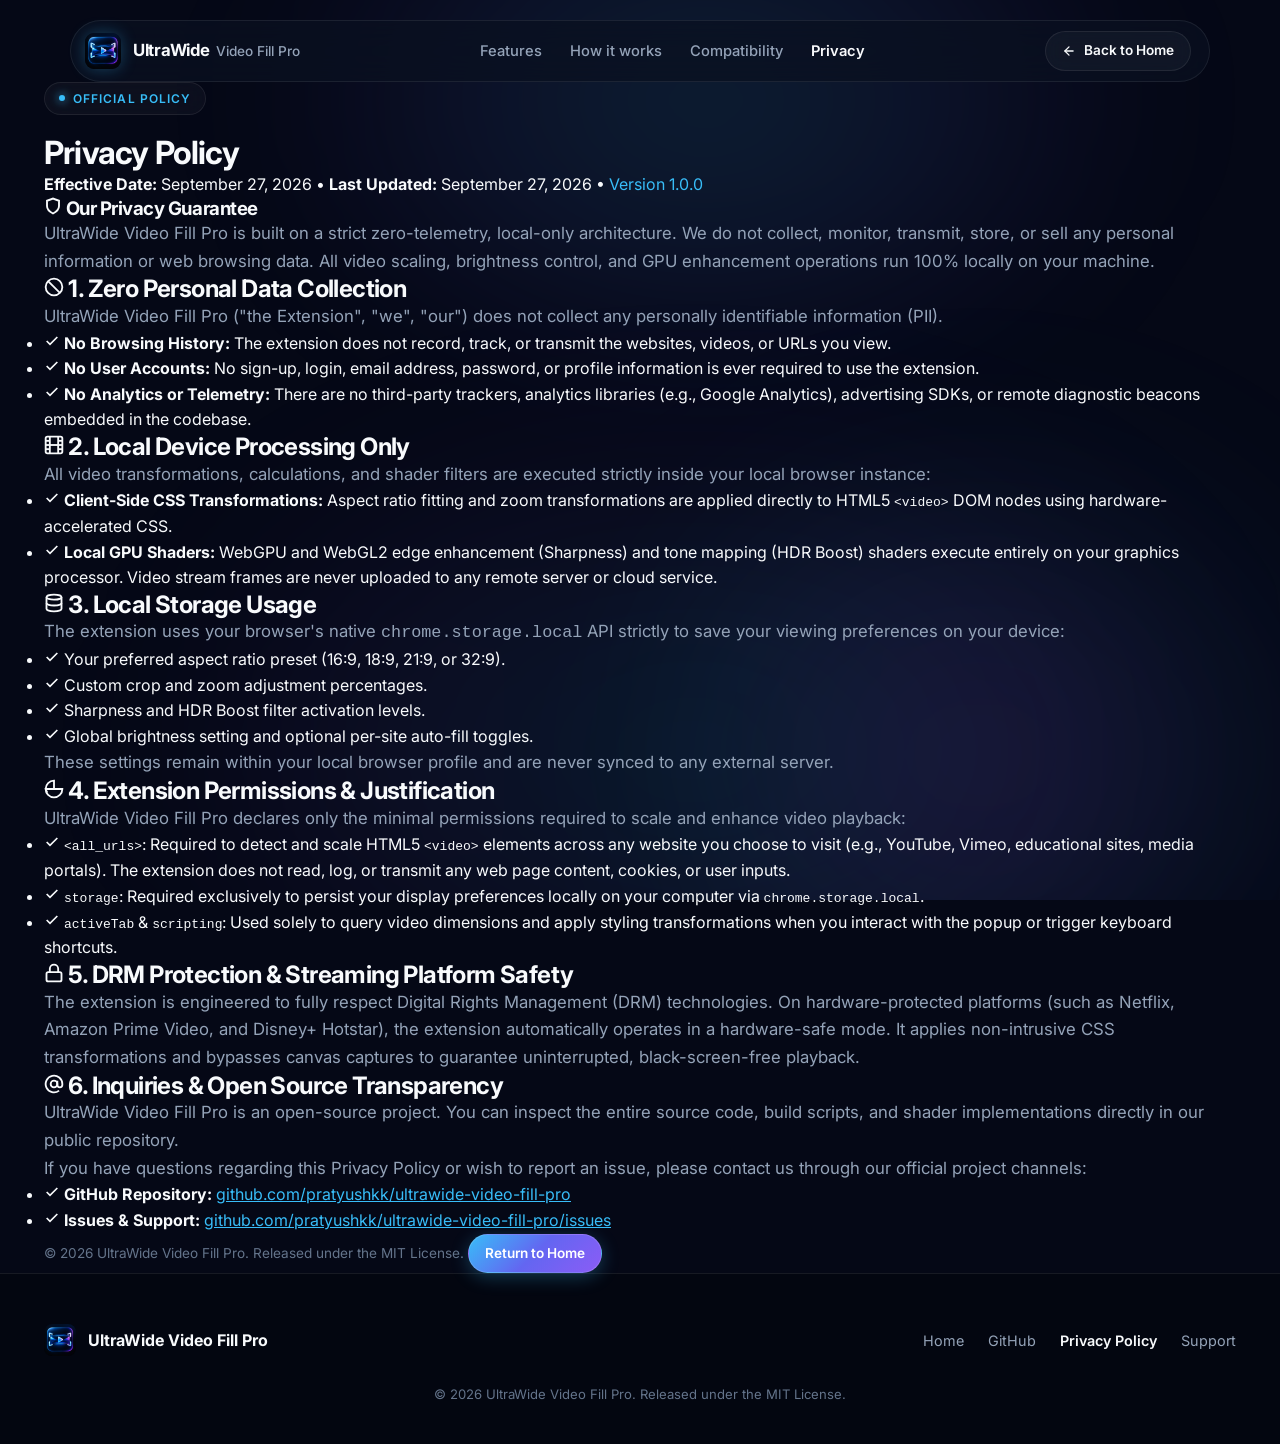
==== privacy.html @ daedc583 "feat: add dedicated Privacy Policy page and update navigation links" ====
<!DOCTYPE html>
<html lang="en">
<head>
  <meta charset="UTF-8">
  <meta name="viewport" content="width=device-width, initial-scale=1.0">
  <title>Privacy Policy — UltraWide Video Fill Pro</title>
  <meta name="description" content="Official Privacy Policy for UltraWide Video Fill Pro. Learn about our zero-telemetry, 100% client-side local video processing architecture.">
  <link rel="canonical" href="https://pratyushkk.github.io/ultrawide-video-fill-pro-site/privacy.html">
  <meta name="theme-color" content="#050816">

  <!-- Open Graph / Facebook -->
  <meta property="og:type" content="website">
  <meta property="og:url" content="https://pratyushkk.github.io/ultrawide-video-fill-pro-site/privacy.html">
  <meta property="og:title" content="Privacy Policy — UltraWide Video Fill Pro">
  <meta property="og:description" content="Zero telemetry, zero tracking, and 100% local client-side processing. Your videos and browsing activity stay private.">
  <meta property="og:image" content="assets/og-image.png">

  <!-- Twitter / X -->
  <meta name="twitter:card" content="summary_large_image">
  <meta name="twitter:url" content="https://pratyushkk.github.io/ultrawide-video-fill-pro-site/privacy.html">
  <meta name="twitter:title" content="Privacy Policy — UltraWide Video Fill Pro">
  <meta name="twitter:description" content="Zero telemetry, zero tracking, and 100% local client-side processing.">
  <meta name="twitter:image" content="assets/og-image.png">

  <!-- Favicons -->
  <link rel="icon" type="image/png" sizes="32x32" href="assets/favicon-32.png">
  <link rel="icon" type="image/png" sizes="16x16" href="assets/favicon-16.png">
  <link rel="apple-touch-icon" sizes="180x180" href="assets/apple-touch-icon.png">

  <!-- Inter Font -->
  <link rel="preconnect" href="https://fonts.googleapis.com">
  <link rel="preconnect" href="https://fonts.gstatic.com" crossorigin>
  <link href="https://fonts.googleapis.com/css2?family=Inter:wght@400;500;600;700;800&display=swap" rel="stylesheet">

  <link rel="stylesheet" href="styles.css">
</head>
<body>

  <!-- Ambient Glow Background -->
  <div class="bg-ambient" aria-hidden="true">
    <div class="glow-top"></div>
    <div class="glow-mid"></div>
    <div class="glow-bottom"></div>
  </div>

  <!-- Floating Glass Navigation -->
  <nav class="site-nav" aria-label="Main Navigation">
    <div class="nav-inner">
      <a href="index.html" class="nav-brand">
        <img src="assets/logo.png" alt="UltraWide Video Fill Pro Logo" class="brand-logo-img">
        <div class="brand-text-group">
          <span class="brand-primary">UltraWide</span>
          <span class="brand-secondary">Video Fill Pro</span>
        </div>
      </a>

      <ul class="nav-links">
        <li><a href="index.html#features">Features</a></li>
        <li><a href="index.html#how-it-works">How it works</a></li>
        <li><a href="index.html#compatibility">Compatibility</a></li>
        <li><a href="privacy.html" style="color: var(--text-primary); font-weight: 600;">Privacy</a></li>
      </ul>

      <div class="nav-actions">
        <a href="index.html" class="btn btn-secondary btn-sm">
          <svg width="14" height="14" viewBox="0 0 24 24" fill="none" stroke="currentColor" stroke-width="2.2" stroke-linecap="round" stroke-linejoin="round">
            <line x1="19" y1="12" x2="5" y2="12"></line>
            <polyline points="12 19 5 12 12 5"></polyline>
          </svg>
          Back to Home
        </a>
      </div>

      <button class="nav-mobile-toggle" aria-label="Toggle navigation menu" aria-expanded="false">
        <svg width="22" height="22" viewBox="0 0 24 24" fill="none" stroke="currentColor" stroke-width="2" stroke-linecap="round" stroke-linejoin="round">
          <line x1="3" y1="12" x2="21" y2="12"></line>
          <line x1="3" y1="6" x2="21" y2="6"></line>
          <line x1="3" y1="18" x2="21" y2="18"></line>
        </svg>
      </button>
    </div>

    <!-- Mobile Dropdown -->
    <div class="nav-mobile-menu">
      <ul>
        <li><a href="index.html#features">Features</a></li>
        <li><a href="index.html#how-it-works">How it works</a></li>
        <li><a href="index.html#compatibility">Compatibility</a></li>
        <li><a href="privacy.html">Privacy</a></li>
      </ul>
      <a href="index.html" class="btn btn-secondary" style="width: 100%;">Back to Home</a>
    </div>
  </nav>

  <!-- Privacy Policy Content Section -->
  <main class="policy-page">
    <div class="container">
      <div class="policy-card">
        
        <header class="policy-header">
          <div class="eyebrow-badge">
            <span class="pulse-dot"></span>
            OFFICIAL POLICY
          </div>
          <h1>Privacy Policy</h1>
          <div class="policy-meta">
            <span><strong>Effective Date:</strong> September 27, 2026</span>
            <span>&bull;</span>
            <span><strong>Last Updated:</strong> September 27, 2026</span>
            <span>&bull;</span>
            <span style="color: var(--accent-cyan);">Version 1.0.0</span>
          </div>
        </header>

        <!-- Highlight Callout Box -->
        <div class="policy-highlight-box">
          <h3>
            <svg width="18" height="18" viewBox="0 0 24 24" fill="none" stroke="currentColor" stroke-width="2.5">
              <path d="M12 22s8-4 8-10V5l-8-3-8 3v7c0 6 8 10 8 10z"></path>
            </svg>
            Our Privacy Guarantee
          </h3>
          <p>
            UltraWide Video Fill Pro is built on a strict zero-telemetry, local-only architecture. We do not collect, monitor, transmit, store, or sell any personal information or web browsing data. All video scaling, brightness control, and GPU enhancement operations run 100% locally on your machine.
          </p>
        </div>

        <!-- Section 1 -->
        <section class="policy-section">
          <h2>
            <svg width="20" height="20" viewBox="0 0 24 24" fill="none" stroke="currentColor" stroke-width="2.2">
              <circle cx="12" cy="12" r="10"></circle>
              <line x1="4.93" y1="4.93" x2="19.07" y2="19.07"></line>
            </svg>
            1. Zero Personal Data Collection
          </h2>
          <p>
            UltraWide Video Fill Pro ("the Extension", "we", "our") does not collect any personally identifiable information (PII).
          </p>
          <ul>
            <li>
              <svg width="16" height="16" viewBox="0 0 24 24" fill="none" stroke="currentColor" stroke-width="2.5"><polyline points="20 6 9 17 4 12"></polyline></svg>
              <span><strong>No Browsing History:</strong> The extension does not record, track, or transmit the websites, videos, or URLs you view.</span>
            </li>
            <li>
              <svg width="16" height="16" viewBox="0 0 24 24" fill="none" stroke="currentColor" stroke-width="2.5"><polyline points="20 6 9 17 4 12"></polyline></svg>
              <span><strong>No User Accounts:</strong> No sign-up, login, email address, password, or profile information is ever required to use the extension.</span>
            </li>
            <li>
              <svg width="16" height="16" viewBox="0 0 24 24" fill="none" stroke="currentColor" stroke-width="2.5"><polyline points="20 6 9 17 4 12"></polyline></svg>
              <span><strong>No Analytics or Telemetry:</strong> There are no third-party trackers, analytics libraries (e.g., Google Analytics), advertising SDKs, or remote diagnostic beacons embedded in the codebase.</span>
            </li>
          </ul>
        </section>

        <!-- Section 2 -->
        <section class="policy-section">
          <h2>
            <svg width="20" height="20" viewBox="0 0 24 24" fill="none" stroke="currentColor" stroke-width="2.2">
              <rect x="2" y="2" width="20" height="20" rx="2.18" ry="2.18"></rect>
              <line x1="7" y1="2" x2="7" y2="22"></line>
              <line x1="17" y1="2" x2="17" y2="22"></line>
              <line x1="2" y1="12" x2="22" y2="12"></line>
              <line x1="2" y1="7" x2="7" y2="7"></line>
              <line x1="2" y1="17" x2="7" y2="17"></line>
              <line x1="17" y1="17" x2="22" y2="17"></line>
              <line x1="17" y1="7" x2="22" y2="7"></line>
            </svg>
            2. Local Device Processing Only
          </h2>
          <p>
            All video transformations, calculations, and shader filters are executed strictly inside your local browser instance:
          </p>
          <ul>
            <li>
              <svg width="16" height="16" viewBox="0 0 24 24" fill="none" stroke="currentColor" stroke-width="2.5"><polyline points="20 6 9 17 4 12"></polyline></svg>
              <span><strong>Client-Side CSS Transformations:</strong> Aspect ratio fitting and zoom transformations are applied directly to HTML5 <code>&lt;video&gt;</code> DOM nodes using hardware-accelerated CSS.</span>
            </li>
            <li>
              <svg width="16" height="16" viewBox="0 0 24 24" fill="none" stroke="currentColor" stroke-width="2.5"><polyline points="20 6 9 17 4 12"></polyline></svg>
              <span><strong>Local GPU Shaders:</strong> WebGPU and WebGL2 edge enhancement (Sharpness) and tone mapping (HDR Boost) shaders execute entirely on your graphics processor. Video stream frames are never uploaded to any remote server or cloud service.</span>
            </li>
          </ul>
        </section>

        <!-- Section 3 -->
        <section class="policy-section">
          <h2>
            <svg width="20" height="20" viewBox="0 0 24 24" fill="none" stroke="currentColor" stroke-width="2.2">
              <ellipse cx="12" cy="5" rx="9" ry="3"></ellipse>
              <path d="M21 12c0 1.66-4 3-9 3s-9-1.34-9-3"></path>
              <path d="M3 5v14c0 1.66 4 3 9 3s9-1.34 9-3V5"></path>
            </svg>
            3. Local Storage Usage
          </h2>
          <p>
            The extension uses your browser's native <code>chrome.storage.local</code> API strictly to save your viewing preferences on your device:
          </p>
          <ul>
            <li>
              <svg width="16" height="16" viewBox="0 0 24 24" fill="none" stroke="currentColor" stroke-width="2.5"><polyline points="20 6 9 17 4 12"></polyline></svg>
              <span>Your preferred aspect ratio preset (16:9, 18:9, 21:9, or 32:9).</span>
            </li>
            <li>
              <svg width="16" height="16" viewBox="0 0 24 24" fill="none" stroke="currentColor" stroke-width="2.5"><polyline points="20 6 9 17 4 12"></polyline></svg>
              <span>Custom crop and zoom adjustment percentages.</span>
            </li>
            <li>
              <svg width="16" height="16" viewBox="0 0 24 24" fill="none" stroke="currentColor" stroke-width="2.5"><polyline points="20 6 9 17 4 12"></polyline></svg>
              <span>Sharpness and HDR Boost filter activation levels.</span>
            </li>
            <li>
              <svg width="16" height="16" viewBox="0 0 24 24" fill="none" stroke="currentColor" stroke-width="2.5"><polyline points="20 6 9 17 4 12"></polyline></svg>
              <span>Global brightness setting and optional per-site auto-fill toggles.</span>
            </li>
          </ul>
          <p>
            These settings remain within your local browser profile and are never synced to any external server.
          </p>
        </section>

        <!-- Section 4 -->
        <section class="policy-section">
          <h2>
            <svg width="20" height="20" viewBox="0 0 24 24" fill="none" stroke="currentColor" stroke-width="2.2">
              <path d="M12 2a10 10 0 1 0 10 10H12V2z"></path>
              <path d="M12 12L2.1 12a10.1 10.1 0 0 0 1.9 4.3"></path>
            </svg>
            4. Extension Permissions & Justification
          </h2>
          <p>
            UltraWide Video Fill Pro declares only the minimal permissions required to scale and enhance video playback:
          </p>
          <ul>
            <li>
              <svg width="16" height="16" viewBox="0 0 24 24" fill="none" stroke="currentColor" stroke-width="2.5"><polyline points="20 6 9 17 4 12"></polyline></svg>
              <span><code>&lt;all_urls&gt;</code>: Required to detect and scale HTML5 <code>&lt;video&gt;</code> elements across any website you choose to visit (e.g., YouTube, Vimeo, educational sites, media portals). The extension does not read, log, or transmit any web page content, cookies, or user inputs.</span>
            </li>
            <li>
              <svg width="16" height="16" viewBox="0 0 24 24" fill="none" stroke="currentColor" stroke-width="2.5"><polyline points="20 6 9 17 4 12"></polyline></svg>
              <span><code>storage</code>: Required exclusively to persist your display preferences locally on your computer via <code>chrome.storage.local</code>.</span>
            </li>
            <li>
              <svg width="16" height="16" viewBox="0 0 24 24" fill="none" stroke="currentColor" stroke-width="2.5"><polyline points="20 6 9 17 4 12"></polyline></svg>
              <span><code>activeTab</code> &amp; <code>scripting</code>: Used solely to query video dimensions and apply styling transformations when you interact with the popup or trigger keyboard shortcuts.</span>
            </li>
          </ul>
        </section>

        <!-- Section 5 -->
        <section class="policy-section">
          <h2>
            <svg width="20" height="20" viewBox="0 0 24 24" fill="none" stroke="currentColor" stroke-width="2.2">
              <rect x="3" y="11" width="18" height="11" rx="2" ry="2"></rect>
              <path d="M7 11V7a5 5 0 0 1 10 0v4"></path>
            </svg>
            5. DRM Protection & Streaming Platform Safety
          </h2>
          <p>
            The extension is engineered to fully respect Digital Rights Management (DRM) technologies. On hardware-protected platforms (such as Netflix, Amazon Prime Video, and Disney+ Hotstar), the extension automatically operates in a hardware-safe mode. It applies non-intrusive CSS transformations and bypasses canvas captures to guarantee uninterrupted, black-screen-free playback.
          </p>
        </section>

        <!-- Section 6 -->
        <section class="policy-section">
          <h2>
            <svg width="20" height="20" viewBox="0 0 24 24" fill="none" stroke="currentColor" stroke-width="2.2">
              <circle cx="12" cy="12" r="4"></circle>
              <path d="M16 8v5a3 3 0 0 0 6 0v-1a10 10 0 1 0-3.92 7.94"></path>
            </svg>
            6. Inquiries & Open Source Transparency
          </h2>
          <p>
            UltraWide Video Fill Pro is an open-source project. You can inspect the entire source code, build scripts, and shader implementations directly in our public repository.
          </p>
          <p>
            If you have questions regarding this Privacy Policy or wish to report an issue, please contact us through our official project channels:
          </p>
          <ul>
            <li>
              <svg width="16" height="16" viewBox="0 0 24 24" fill="none" stroke="currentColor" stroke-width="2.5"><polyline points="20 6 9 17 4 12"></polyline></svg>
              <span><strong>GitHub Repository:</strong> <a href="https://github.com/pratyushkk/ultrawide-video-fill-pro" target="_blank" rel="noopener noreferrer" style="color: var(--accent-cyan); text-decoration: underline;">github.com/pratyushkk/ultrawide-video-fill-pro</a></span>
            </li>
            <li>
              <svg width="16" height="16" viewBox="0 0 24 24" fill="none" stroke="currentColor" stroke-width="2.5"><polyline points="20 6 9 17 4 12"></polyline></svg>
              <span><strong>Issues &amp; Support:</strong> <a href="https://github.com/pratyushkk/ultrawide-video-fill-pro/issues" target="_blank" rel="noopener noreferrer" style="color: var(--accent-cyan); text-decoration: underline;">github.com/pratyushkk/ultrawide-video-fill-pro/issues</a></span>
            </li>
          </ul>
        </section>

        <!-- Footer Note inside Card -->
        <div class="policy-footer-note">
          <span style="font-size: 0.85rem; color: var(--text-muted);">&copy; 2026 UltraWide Video Fill Pro. Released under the MIT License.</span>
          <a href="index.html" class="btn btn-primary btn-sm">Return to Home</a>
        </div>

      </div>
    </div>
  </main>

  <!-- Minimal Footer -->
  <footer class="site-footer">
    <div class="container">
      <div class="footer-inner">
        <div class="footer-brand">
          <img src="assets/logo.png" alt="Logo">
          <span class="footer-brand-title">UltraWide Video Fill Pro</span>
        </div>

        <ul class="footer-links">
          <li><a href="index.html">Home</a></li>
          <li><a href="https://github.com/pratyushkk/ultrawide-video-fill-pro" target="_blank" rel="noopener noreferrer">GitHub</a></li>
          <li><a href="privacy.html" style="color: var(--text-primary); font-weight: 600;">Privacy Policy</a></li>
          <li><a href="https://github.com/pratyushkk/ultrawide-video-fill-pro/issues" target="_blank" rel="noopener noreferrer">Support</a></li>
        </ul>
      </div>

      <div class="footer-bottom">
        &copy; 2026 UltraWide Video Fill Pro. Released under the MIT License.
      </div>
    </div>
  </footer>

  <script src="main.js"></script>
</body>
</html>
---- styles.css ----
/* ==========================================================================
   UltraWide Video Fill Pro - Official Design System
   Visual Vocabulary: Near-black/navy, blue/cyan primary, violet secondary,
   subtle orange/pink HDR, glassy dark surfaces, minimal typography.
   ========================================================================== */

:root {
  --bg-base: #050816;
  --bg-deep: #07101d;
  --bg-surface: rgba(255, 255, 255, 0.035);
  --bg-surface-hover: rgba(255, 255, 255, 0.06);
  --bg-surface-active: rgba(255, 255, 255, 0.08);
  --bg-glass: rgba(10, 16, 32, 0.75);
  --bg-popup: rgba(13, 20, 38, 0.94);

  --border-subtle: rgba(255, 255, 255, 0.08);
  --border-focus: rgba(56, 189, 248, 0.35);
  --border-highlight: rgba(255, 255, 255, 0.16);

  --accent-cyan: #38bdf8;
  --accent-blue: #3b82f6;
  --accent-indigo: #6366f1;
  --accent-violet: #8b5cf6;
  --accent-hdr-orange: #f97316;
  --accent-hdr-pink: #ec4899;

  --text-primary: #f8fafc;
  --text-secondary: #94a3b8;
  --text-muted: #64748b;

  --gradient-primary: linear-gradient(135deg, #38bdf8 0%, #6366f1 50%, #8b5cf6 100%);
  --gradient-hdr: linear-gradient(135deg, #f97316 0%, #ec4899 50%, #8b5cf6 100%);
  --gradient-glow: radial-gradient(circle, rgba(56, 189, 248, 0.15) 0%, rgba(139, 92, 246, 0.08) 50%, transparent 75%);

  --radius-sm: 8px;
  --radius-md: 14px;
  --radius-lg: 20px;
  --radius-xl: 28px;
  --radius-pill: 9999px;

  --font-sans: 'Inter', -apple-system, BlinkMacSystemFont, 'Segoe UI', Roboto, sans-serif;
  --transition-fast: 160ms cubic-bezier(0.16, 1, 0.3, 1);
  --transition-smooth: 280ms cubic-bezier(0.16, 1, 0.3, 1);
}

/* Base Reset */
*, *::before, *::after {
  margin: 0;
  padding: 0;
  box-sizing: border-box;
}

html {
  font-family: var(--font-sans);
  background-color: var(--bg-base);
  color: var(--text-primary);
  scroll-behavior: smooth;
  -webkit-font-smoothing: antialiased;
  -moz-osx-font-smoothing: grayscale;
}

body {
  background: var(--bg-base);
  min-height: 100vh;
  overflow-x: hidden;
  line-height: 1.6;
  position: relative;
}

/* Ambient Background Atmosphere */
.bg-ambient {
  position: fixed;
  inset: 0;
  pointer-events: none;
  z-index: 0;
  overflow: hidden;
}

.bg-ambient .glow-top {
  position: absolute;
  top: -200px;
  left: 20%;
  width: 900px;
  height: 600px;
  background: radial-gradient(ellipse at center, rgba(56, 189, 248, 0.14) 0%, rgba(99, 102, 241, 0.08) 45%, transparent 70%);
  filter: blur(80px);
}

.bg-ambient .glow-mid {
  position: absolute;
  top: 45%;
  right: -100px;
  width: 800px;
  height: 700px;
  background: radial-gradient(ellipse at center, rgba(139, 92, 246, 0.12) 0%, rgba(56, 189, 248, 0.05) 50%, transparent 70%);
  filter: blur(90px);
}

.bg-ambient .glow-bottom {
  position: absolute;
  bottom: -150px;
  left: 15%;
  width: 1000px;
  height: 600px;
  background: radial-gradient(ellipse at center, rgba(6, 182, 212, 0.1) 0%, rgba(139, 92, 246, 0.07) 50%, transparent 75%);
  filter: blur(100px);
}

/* Layout Container */
.container {
  width: 100%;
  max-width: 1240px;
  margin: 0 auto;
  padding: 0 24px;
  position: relative;
  z-index: 1;
}

.container-wide {
  width: 100%;
  max-width: 1440px;
  margin: 0 auto;
  padding: 0 24px;
  position: relative;
  z-index: 1;
}

/* Typography */
h1, h2, h3, h4, h5 {
  color: var(--text-primary);
  font-weight: 700;
  letter-spacing: -0.025em;
  line-height: 1.15;
}

p {
  color: var(--text-secondary);
  font-size: 1.05rem;
  line-height: 1.65;
}

.gradient-text {
  background: var(--gradient-primary);
  -webkit-background-clip: text;
  -webkit-text-fill-color: transparent;
  display: inline-block;
}

.gradient-hdr-text {
  background: var(--gradient-hdr);
  -webkit-background-clip: text;
  -webkit-text-fill-color: transparent;
  display: inline-block;
}

/* Eyebrow Badge */
.eyebrow-badge {
  display: inline-flex;
  align-items: center;
  gap: 8px;
  padding: 6px 14px;
  background: rgba(255, 255, 255, 0.035);
  border: 1px solid var(--border-subtle);
  border-radius: var(--radius-pill);
  font-size: 0.75rem;
  font-weight: 600;
  letter-spacing: 0.09em;
  color: var(--accent-cyan);
  text-transform: uppercase;
  margin-bottom: 20px;
  backdrop-filter: blur(12px);
  -webkit-backdrop-filter: blur(12px);
}

.eyebrow-badge .pulse-dot {
  width: 6px;
  height: 6px;
  border-radius: 50%;
  background: var(--accent-cyan);
  box-shadow: 0 0 10px var(--accent-cyan);
}

/* Navigation */
.site-nav {
  position: sticky;
  top: 20px;
  z-index: 100;
  width: calc(100% - 40px);
  max-width: 1140px;
  margin: 20px auto 0;
  background: var(--bg-glass);
  border: 1px solid var(--border-subtle);
  border-radius: var(--radius-pill);
  backdrop-filter: blur(20px);
  -webkit-backdrop-filter: blur(20px);
  transition: background var(--transition-smooth), border-color var(--transition-smooth), box-shadow var(--transition-smooth);
}

.site-nav.scrolled {
  background: rgba(7, 12, 26, 0.88);
  border-color: rgba(255, 255, 255, 0.12);
  box-shadow: 0 12px 36px rgba(0, 0, 0, 0.45);
}

.nav-inner {
  display: flex;
  align-items: center;
  justify-content: space-between;
  padding: 10px 18px 10px 14px;
}

.nav-brand {
  display: flex;
  align-items: center;
  gap: 12px;
  text-decoration: none;
}

.brand-logo-img {
  width: 36px;
  height: 36px;
  border-radius: 9px;
  display: block;
  box-shadow: 0 0 16px rgba(56, 189, 248, 0.3);
  transition: transform var(--transition-fast);
}

.nav-brand:hover .brand-logo-img {
  transform: scale(1.05);
}

.brand-text-group {
  display: flex;
  align-items: baseline;
  gap: 6px;
}

.brand-primary {
  font-size: 1.05rem;
  font-weight: 700;
  color: var(--text-primary);
  letter-spacing: -0.015em;
}

.brand-secondary {
  font-size: 0.85rem;
  font-weight: 500;
  color: var(--text-secondary);
}

.nav-links {
  display: flex;
  align-items: center;
  gap: 28px;
  list-style: none;
}

.nav-links a {
  color: var(--text-secondary);
  text-decoration: none;
  font-size: 0.92rem;
  font-weight: 500;
  transition: color var(--transition-fast);
}

.nav-links a:hover {
  color: var(--text-primary);
}

.nav-actions {
  display: flex;
  align-items: center;
  gap: 12px;
}

/* Buttons */
.btn {
  display: inline-flex;
  align-items: center;
  justify-content: center;
  gap: 8px;
  font-family: inherit;
  font-size: 0.92rem;
  font-weight: 600;
  text-decoration: none;
  border-radius: var(--radius-pill);
  padding: 10px 22px;
  cursor: pointer;
  transition: transform var(--transition-fast), box-shadow var(--transition-fast), background var(--transition-fast), border-color var(--transition-fast);
}

.btn-primary {
  background: var(--gradient-primary);
  color: #ffffff;
  border: 1px solid rgba(255, 255, 255, 0.15);
  box-shadow: 0 4px 18px rgba(56, 189, 248, 0.28);
}

.btn-primary:hover {
  transform: translateY(-2px);
  box-shadow: 0 6px 24px rgba(56, 189, 248, 0.42);
}

.btn-secondary {
  background: var(--bg-surface);
  color: var(--text-primary);
  border: 1px solid var(--border-subtle);
  backdrop-filter: blur(10px);
  -webkit-backdrop-filter: blur(10px);
}

.btn-secondary:hover {
  background: var(--bg-surface-hover);
  border-color: var(--border-highlight);
  transform: translateY(-2px);
}

.btn-sm {
  padding: 8px 16px;
  font-size: 0.85rem;
}

.btn-lg {
  padding: 14px 30px;
  font-size: 1.02rem;
}

/* Mobile Nav Toggle */
.nav-mobile-toggle {
  display: none;
  background: transparent;
  border: none;
  color: var(--text-primary);
  cursor: pointer;
  padding: 6px;
}

.nav-mobile-menu {
  display: none;
  position: absolute;
  top: calc(100% + 10px);
  left: 0;
  right: 0;
  background: rgba(10, 16, 32, 0.96);
  border: 1px solid var(--border-subtle);
  border-radius: var(--radius-lg);
  padding: 18px 24px;
  box-shadow: 0 16px 40px rgba(0, 0, 0, 0.5);
  backdrop-filter: blur(24px);
  -webkit-backdrop-filter: blur(24px);
}

.nav-mobile-menu.open {
  display: block;
}

.nav-mobile-menu ul {
  list-style: none;
  display: flex;
  flex-direction: column;
  gap: 14px;
  margin-bottom: 18px;
}

.nav-mobile-menu a {
  color: var(--text-primary);
  text-decoration: none;
  font-size: 1rem;
  font-weight: 500;
}

/* ==========================================================================
   Hero Section
   ========================================================================== */
.hero-section {
  padding: 70px 0 60px;
  text-align: center;
  position: relative;
}

.hero-content {
  max-width: 820px;
  margin: 0 auto;
}

.hero-title {
  font-size: clamp(2.8rem, 6.5vw, 5.2rem);
  font-weight: 800;
  letter-spacing: -0.035em;
  margin-bottom: 20px;
  line-height: 1.08;
}

.hero-subtitle {
  font-size: clamp(1.05rem, 2vw, 1.25rem);
  color: var(--text-secondary);
  max-width: 660px;
  margin: 0 auto 34px;
  line-height: 1.6;
}

.hero-buttons {
  display: flex;
  align-items: center;
  justify-content: center;
  gap: 16px;
  flex-wrap: wrap;
  margin-bottom: 50px;
}

/* ==========================================================================
   Interactive Hero Monitor & Extension Dropdown Showcase
   ========================================================================== */
.hero-monitor-wrapper {
  position: relative;
  max-width: 1180px;
  margin: 0 auto;
  border-radius: var(--radius-xl);
  padding: 12px;
  background: linear-gradient(180deg, rgba(255, 255, 255, 0.1) 0%, rgba(255, 255, 255, 0.02) 100%);
  box-shadow: 0 0 70px rgba(56, 189, 248, 0.12), 0 20px 60px rgba(0, 0, 0, 0.6);
}

/* Simulated Ultrawide Monitor Screen */
.hero-monitor-screen {
  position: relative;
  width: 100%;
  aspect-ratio: 21 / 9;
  background: #020617;
  border-radius: calc(var(--radius-xl) - 6px);
  overflow: hidden;
  border: 1px solid rgba(255, 255, 255, 0.08);
}

.hero-video-scene {
  position: absolute;
  inset: 0;
  width: 100%;
  height: 100%;
  background-image: url('assets/cinematic-scene.png');
  background-size: cover;
  background-position: center;
  transition: transform var(--transition-smooth), filter var(--transition-smooth);
}

/* Black bars simulation for 16:9 on 21:9 */
.hero-black-bars {
  position: absolute;
  inset: 0;
  pointer-events: none;
  display: flex;
  justify-content: space-between;
  opacity: 0;
  transition: opacity var(--transition-smooth);
  z-index: 2;
}

.hero-black-bars .bar {
  width: 16.5%;
  height: 100%;
  background: #000000;
  box-shadow: 0 0 20px rgba(0, 0, 0, 0.9);
}

.hero-monitor-screen.is-letterboxed .hero-black-bars {
  opacity: 1;
}

.hero-monitor-screen.is-letterboxed .hero-video-scene {
  transform: scale(0.78);
  filter: brightness(0.9);
}

/* Video Player UI Overlay */
.video-player-bar {
  position: absolute;
  bottom: 0;
  left: 0;
  right: 0;
  padding: 14px 20px;
  background: linear-gradient(180deg, transparent 0%, rgba(0, 0, 0, 0.8) 100%);
  display: flex;
  align-items: center;
  justify-content: space-between;
  z-index: 5;
}

.video-player-controls {
  display: flex;
  align-items: center;
  gap: 14px;
}

.player-btn {
  background: transparent;
  border: none;
  color: #ffffff;
  cursor: pointer;
  display: flex;
  align-items: center;
  opacity: 0.85;
  transition: opacity var(--transition-fast);
}

.player-btn:hover {
  opacity: 1;
}

.player-timeline {
  flex: 1;
  margin: 0 20px;
  height: 4px;
  background: rgba(255, 255, 255, 0.2);
  border-radius: 2px;
  position: relative;
  overflow: hidden;
}

.player-timeline-fill {
  width: 45%;
  height: 100%;
  background: var(--accent-cyan);
}

.video-mode-indicator {
  font-size: 0.78rem;
  font-weight: 600;
  color: var(--accent-cyan);
  background: rgba(56, 189, 248, 0.12);
  border: 1px solid rgba(56, 189, 248, 0.3);
  padding: 4px 10px;
  border-radius: var(--radius-sm);
  display: flex;
  align-items: center;
  gap: 6px;
}

/* ==========================================================================
   Interactive Extension Dropdown Representation
   ========================================================================== */
.hero-extension-popup {
  position: absolute;
  top: 24px;
  right: 28px;
  width: 320px;
  background: var(--bg-popup);
  border: 1px solid rgba(255, 255, 255, 0.14);
  border-radius: var(--radius-md);
  box-shadow: 0 16px 40px rgba(0, 0, 0, 0.75), 0 0 30px rgba(56, 189, 248, 0.12);
  backdrop-filter: blur(28px);
  -webkit-backdrop-filter: blur(28px);
  z-index: 10;
  padding: 16px 18px;
  text-align: left;
  user-select: none;
  transition: transform var(--transition-fast);
}

.hero-extension-popup:hover {
  transform: translateY(-2px);
}

.popup-header {
  display: flex;
  align-items: center;
  justify-content: space-between;
  padding-bottom: 12px;
  border-bottom: 1px solid var(--border-subtle);
  margin-bottom: 14px;
}

.popup-header-brand {
  display: flex;
  align-items: center;
  gap: 8px;
}

.popup-logo-icon {
  width: 24px;
  height: 24px;
  border-radius: 6px;
}

.popup-title {
  font-size: 0.88rem;
  font-weight: 700;
  color: var(--text-primary);
  line-height: 1.1;
}

.popup-subtitle {
  font-size: 0.7rem;
  color: var(--text-secondary);
}

.popup-header-status {
  display: flex;
  align-items: center;
  gap: 10px;
}

.popup-status-badge {
  display: flex;
  align-items: center;
  gap: 5px;
  font-size: 0.72rem;
  font-weight: 600;
  color: #34d399;
}

.popup-status-dot {
  width: 6px;
  height: 6px;
  border-radius: 50%;
  background: #34d399;
  box-shadow: 0 0 6px #34d399;
}

.popup-gear-btn {
  background: transparent;
  border: none;
  color: var(--text-muted);
  cursor: pointer;
  display: flex;
  align-items: center;
  padding: 2px;
}

/* Popup Controls */
.popup-control-group {
  display: flex;
  flex-direction: column;
  gap: 12px;
}

/* Primary Toggle Row */
.popup-row-toggle {
  display: flex;
  align-items: center;
  justify-content: space-between;
  background: rgba(255, 255, 255, 0.035);
  border: 1px solid var(--border-subtle);
  padding: 8px 12px;
  border-radius: var(--radius-sm);
  cursor: pointer;
  transition: background var(--transition-fast), border-color var(--transition-fast);
}

.popup-row-toggle:hover {
  background: rgba(255, 255, 255, 0.055);
}

.popup-toggle-label {
  display: flex;
  align-items: center;
  gap: 8px;
  font-size: 0.82rem;
  font-weight: 600;
  color: var(--text-primary);
}

/* Compact Toggle Switch */
.switch-slider {
  width: 36px;
  height: 20px;
  background: #1e293b;
  border-radius: 10px;
  position: relative;
  transition: background var(--transition-fast);
}

.switch-slider::after {
  content: '';
  position: absolute;
  top: 2px;
  left: 2px;
  width: 16px;
  height: 16px;
  background: #ffffff;
  border-radius: 50%;
  transition: transform var(--transition-fast);
}

.switch-slider.active {
  background: var(--accent-blue);
}

.switch-slider.active::after {
  transform: translateX(16px);
}

/* Slider Component in Popup */
.popup-slider-item {
  display: flex;
  flex-direction: column;
  gap: 5px;
}

.popup-slider-header {
  display: flex;
  align-items: center;
  justify-content: space-between;
  font-size: 0.76rem;
  font-weight: 600;
}

.popup-slider-label {
  display: flex;
  align-items: center;
  gap: 6px;
  color: var(--text-secondary);
}

.popup-slider-val {
  color: var(--accent-cyan);
  font-variant-numeric: tabular-nums;
}

.popup-slider-val.hdr {
  color: var(--accent-hdr-orange);
}

.custom-range {
  -webkit-appearance: none;
  appearance: none;
  width: 100%;
  height: 5px;
  background: #1e293b;
  border-radius: 3px;
  outline: none;
  cursor: pointer;
}

.custom-range::-webkit-slider-thumb {
  -webkit-appearance: none;
  appearance: none;
  width: 14px;
  height: 14px;
  border-radius: 50%;
  background: #ffffff;
  cursor: pointer;
  box-shadow: 0 0 8px rgba(0, 0, 0, 0.6);
  border: 1.5px solid var(--accent-blue);
  transition: transform var(--transition-fast);
}

.custom-range::-webkit-slider-thumb:hover {
  transform: scale(1.2);
}

.custom-range.hdr-range::-webkit-slider-thumb {
  border-color: var(--accent-hdr-pink);
}

/* Presets row in Popup */
.popup-presets-row {
  display: flex;
  align-items: center;
  justify-content: space-between;
  padding-top: 6px;
  border-top: 1px solid var(--border-subtle);
  margin-top: 4px;
}

.popup-presets-title {
  display: flex;
  align-items: center;
  gap: 6px;
  font-size: 0.76rem;
  font-weight: 600;
  color: var(--text-secondary);
}

.popup-preset-pill {
  font-size: 0.72rem;
  font-weight: 600;
  color: var(--text-primary);
  background: rgba(255, 255, 255, 0.06);
  border: 1px solid var(--border-subtle);
  padding: 3px 8px;
  border-radius: 6px;
  cursor: pointer;
  display: flex;
  align-items: center;
  gap: 4px;
}

/* ==========================================================================
   Feature Strip (Below Hero)
   ========================================================================== */
.feature-strip-section {
  padding: 50px 0;
  border-bottom: 1px solid var(--border-subtle);
}

.feature-strip-grid {
  display: grid;
  grid-template-columns: repeat(4, 1fr);
  gap: 24px;
}

.feature-strip-item {
  display: flex;
  flex-direction: column;
  gap: 8px;
  padding: 16px 20px;
  background: var(--bg-surface);
  border: 1px solid var(--border-subtle);
  border-radius: var(--radius-md);
  transition: transform var(--transition-fast), border-color var(--transition-fast), background var(--transition-fast);
}

.feature-strip-item:hover {
  transform: translateY(-2px);
  background: var(--bg-surface-hover);
  border-color: var(--border-highlight);
}

.strip-icon {
  width: 28px;
  height: 28px;
  color: var(--accent-cyan);
  margin-bottom: 4px;
}

.feature-strip-item h3 {
  font-size: 1.02rem;
  font-weight: 600;
  color: var(--text-primary);
}

.feature-strip-item p {
  font-size: 0.88rem;
  color: var(--text-secondary);
  line-height: 1.45;
}

/* ==========================================================================
   "Made for Ultrawide" Showcase Section
   ========================================================================== */
.showcase-section {
  padding: 100px 0;
}

.section-header {
  text-align: center;
  max-width: 740px;
  margin: 0 auto 50px;
}

.section-title {
  font-size: clamp(2rem, 4vw, 3.2rem);
  font-weight: 700;
  letter-spacing: -0.025em;
  margin-bottom: 16px;
}

.section-subtitle {
  font-size: 1.1rem;
  color: var(--text-secondary);
  line-height: 1.6;
}

/* Ratio Selector Tabs */
.ratio-tabs-nav {
  display: flex;
  justify-content: center;
  gap: 12px;
  margin-bottom: 40px;
  flex-wrap: wrap;
}

.ratio-tab-btn {
  padding: 10px 22px;
  background: var(--bg-surface);
  border: 1px solid var(--border-subtle);
  border-radius: var(--radius-pill);
  color: var(--text-secondary);
  font-size: 0.9rem;
  font-weight: 600;
  cursor: pointer;
  transition: all var(--transition-fast);
}

.ratio-tab-btn:hover {
  color: var(--text-primary);
  background: var(--bg-surface-hover);
}

.ratio-tab-btn.active {
  background: rgba(56, 189, 248, 0.12);
  border-color: var(--accent-cyan);
  color: #ffffff;
  box-shadow: 0 0 16px rgba(56, 189, 248, 0.25);
}

/* Ratio Display Monitor Box */
.ratio-display-box {
  width: 100%;
  max-width: 1060px;
  margin: 0 auto;
  background: #020617;
  border: 1px solid var(--border-subtle);
  border-radius: var(--radius-lg);
  overflow: hidden;
  box-shadow: 0 20px 60px rgba(0, 0, 0, 0.5);
  position: relative;
  transition: aspect-ratio var(--transition-smooth);
}

.ratio-display-screen {
  position: relative;
  width: 100%;
  aspect-ratio: 21 / 9;
  display: flex;
  align-items: center;
  justify-content: center;
  overflow: hidden;
  transition: aspect-ratio var(--transition-smooth);
}

.ratio-bg-video {
  position: absolute;
  inset: 0;
  background-image: url('assets/cinematic-scene.png');
  background-size: cover;
  background-position: center;
  transition: transform var(--transition-smooth);
}

.ratio-mask-left,
.ratio-mask-right {
  position: absolute;
  top: 0;
  bottom: 0;
  width: 0;
  background: #000000;
  z-index: 2;
  transition: width var(--transition-smooth);
}

.ratio-mask-left { left: 0; }
.ratio-mask-right { right: 0; }

.ratio-info-banner {
  position: absolute;
  bottom: 18px;
  left: 20px;
  background: rgba(10, 16, 32, 0.85);
  border: 1px solid var(--border-subtle);
  border-radius: var(--radius-sm);
  padding: 8px 14px;
  z-index: 4;
  backdrop-filter: blur(12px);
  -webkit-backdrop-filter: blur(12px);
}

.ratio-info-banner span {
  font-size: 0.82rem;
  font-weight: 600;
  color: var(--accent-cyan);
}

/* ==========================================================================
   Sharpness + HDR Boost Showcase
   ========================================================================== */
.enhancement-grid {
  display: grid;
  grid-template-columns: 1fr 1fr;
  gap: 32px;
  margin-top: 50px;
}

.enhancement-card {
  background: var(--bg-surface);
  border: 1px solid var(--border-subtle);
  border-radius: var(--radius-lg);
  padding: 36px 32px;
  position: relative;
  overflow: hidden;
  transition: transform var(--transition-fast), border-color var(--transition-fast);
}

.enhancement-card:hover {
  transform: translateY(-3px);
  border-color: var(--border-highlight);
}

.enhancement-card.card-sharpness {
  box-shadow: 0 0 50px rgba(56, 189, 248, 0.08);
}

.enhancement-card.card-hdr {
  box-shadow: 0 0 50px rgba(249, 115, 22, 0.08);
}

.enhancement-icon-wrap {
  width: 48px;
  height: 48px;
  border-radius: 12px;
  display: flex;
  align-items: center;
  justify-content: center;
  margin-bottom: 20px;
}

.card-sharpness .enhancement-icon-wrap {
  background: rgba(56, 189, 248, 0.12);
  color: var(--accent-cyan);
}

.card-hdr .enhancement-icon-wrap {
  background: rgba(249, 115, 22, 0.12);
  color: var(--accent-hdr-orange);
}

.enhancement-card h3 {
  font-size: 1.5rem;
  margin-bottom: 10px;
}

.enhancement-card p {
  font-size: 0.96rem;
  line-height: 1.6;
  margin-bottom: 28px;
}

.slider-demo-wrap {
  background: rgba(0, 0, 0, 0.4);
  border: 1px solid var(--border-subtle);
  border-radius: var(--radius-md);
  padding: 18px 20px;
}

.slider-demo-header {
  display: flex;
  justify-content: space-between;
  font-size: 0.85rem;
  font-weight: 600;
  margin-bottom: 10px;
}

/* ==========================================================================
   Interactive Before / After Draggable Comparison
   ========================================================================== */
.comparison-container {
  width: 100%;
  max-width: 1060px;
  margin: 0 auto;
  border-radius: var(--radius-xl);
  overflow: hidden;
  position: relative;
  aspect-ratio: 21 / 9;
  user-select: none;
  border: 1px solid var(--border-subtle);
  box-shadow: 0 20px 60px rgba(0, 0, 0, 0.6), 0 0 50px rgba(56, 189, 248, 0.1);
}

.comparison-before,
.comparison-after {
  position: absolute;
  inset: 0;
  width: 100%;
  height: 100%;
}

/* After side (Full ultrawide, sharp, HDR enhanced) */
.comparison-after {
  background-image: url('assets/cinematic-scene.png');
  background-size: cover;
  background-position: center;
  filter: contrast(1.15) saturate(1.2) brightness(1.05);
}

/* Before side (clipped by drag position) */
.comparison-before {
  background-image: url('assets/cinematic-scene.png');
  background-size: cover;
  background-position: center;
  filter: contrast(0.95) saturate(0.9) brightness(0.85);
  clip-path: inset(0 calc(100% - var(--divider-pos, 50%)) 0 0);
}

/* Pillarbox simulation for the "before" side */
.comparison-before::before,
.comparison-before::after {
  content: '';
  position: absolute;
  top: 0;
  bottom: 0;
  width: 14%;
  background: #000000;
  z-index: 2;
}
.comparison-before::before { left: 0; }
.comparison-before::after { right: 0; }

/* Badges on left/right */
.comp-badge {
  position: absolute;
  top: 20px;
  padding: 6px 14px;
  border-radius: var(--radius-sm);
  font-size: 0.8rem;
  font-weight: 700;
  letter-spacing: 0.04em;
  text-transform: uppercase;
  z-index: 5;
  backdrop-filter: blur(14px);
  -webkit-backdrop-filter: blur(14px);
}

.comp-badge.left {
  left: 20px;
  background: rgba(0, 0, 0, 0.8);
  border: 1px solid rgba(255, 255, 255, 0.2);
  color: var(--text-secondary);
}

.comp-badge.right {
  right: 20px;
  background: rgba(13, 20, 38, 0.85);
  border: 1px solid var(--accent-cyan);
  color: #ffffff;
  box-shadow: 0 0 18px rgba(56, 189, 248, 0.35);
}

/* Draggable divider handle */
.comparison-divider {
  position: absolute;
  top: 0;
  bottom: 0;
  left: var(--divider-pos, 50%);
  width: 2px;
  background: #ffffff;
  box-shadow: 0 0 16px rgba(255, 255, 255, 0.8);
  z-index: 6;
  cursor: ew-resize;
}

.comparison-handle {
  position: absolute;
  top: 50%;
  left: 50%;
  transform: translate(-50%, -50%);
  width: 40px;
  height: 40px;
  background: #07101d;
  border: 2px solid #ffffff;
  border-radius: 50%;
  display: flex;
  align-items: center;
  justify-content: center;
  color: #ffffff;
  box-shadow: 0 0 20px rgba(0, 0, 0, 0.8);
  cursor: ew-resize;
}

/* ==========================================================================
   How It Works (3 Minimal Steps)
   ========================================================================== */
.steps-grid {
  display: grid;
  grid-template-columns: repeat(3, 1fr);
  gap: 32px;
  margin-top: 50px;
}

.step-card {
  background: var(--bg-surface);
  border: 1px solid var(--border-subtle);
  border-radius: var(--radius-lg);
  padding: 36px 30px;
  position: relative;
  transition: transform var(--transition-fast), border-color var(--transition-fast);
}

.step-card:hover {
  transform: translateY(-3px);
  border-color: var(--border-highlight);
}

.step-number {
  font-size: 2.4rem;
  font-weight: 800;
  letter-spacing: -0.04em;
  color: var(--accent-cyan);
  opacity: 0.8;
  margin-bottom: 16px;
  line-height: 1;
}

.step-card h3 {
  font-size: 1.25rem;
  margin-bottom: 10px;
}

.step-card p {
  font-size: 0.95rem;
  color: var(--text-secondary);
  line-height: 1.55;
}

/* ==========================================================================
   Compatibility Section
   ========================================================================== */
.compat-grid {
  display: grid;
  grid-template-columns: repeat(6, 1fr);
  gap: 16px;
  margin: 45px 0 24px;
}

.compat-badge {
  background: var(--bg-surface);
  border: 1px solid var(--border-subtle);
  border-radius: var(--radius-md);
  padding: 18px 12px;
  display: flex;
  flex-direction: column;
  align-items: center;
  gap: 10px;
  text-align: center;
  transition: transform var(--transition-fast), border-color var(--transition-fast);
}

.compat-badge:hover {
  transform: translateY(-2px);
  border-color: var(--border-highlight);
}

.compat-icon {
  width: 28px;
  height: 28px;
  color: var(--text-secondary);
}

.compat-badge span {
  font-size: 0.82rem;
  font-weight: 600;
  color: var(--text-primary);
}

.compat-drm-note {
  max-width: 780px;
  margin: 0 auto;
  text-align: center;
  padding: 14px 20px;
  background: rgba(255, 255, 255, 0.025);
  border: 1px solid var(--border-subtle);
  border-radius: var(--radius-sm);
  font-size: 0.84rem;
  color: var(--text-secondary);
}

/* ==========================================================================
   Performance & Privacy Sections
   ========================================================================== */
.performance-grid {
  display: grid;
  grid-template-columns: repeat(3, 1fr);
  gap: 28px;
  margin-top: 50px;
}

.perf-card {
  background: var(--bg-surface);
  border: 1px solid var(--border-subtle);
  border-radius: var(--radius-lg);
  padding: 32px 28px;
  transition: transform var(--transition-fast), border-color var(--transition-fast);
}

.perf-card:hover {
  transform: translateY(-3px);
  border-color: var(--border-highlight);
}

.perf-icon {
  width: 32px;
  height: 32px;
  color: var(--accent-cyan);
  margin-bottom: 16px;
}

.perf-card h3 {
  font-size: 1.2rem;
  margin-bottom: 10px;
}

.perf-card p {
  font-size: 0.94rem;
  color: var(--text-secondary);
}

.privacy-banner-card {
  background: linear-gradient(180deg, rgba(255, 255, 255, 0.04) 0%, rgba(255, 255, 255, 0.015) 100%);
  border: 1px solid var(--border-subtle);
  border-radius: var(--radius-xl);
  padding: 50px 40px;
  text-align: center;
  max-width: 900px;
  margin: 0 auto;
}

.privacy-banner-card h2 {
  font-size: 2.2rem;
  margin-bottom: 14px;
}

.privacy-banner-card p {
  max-width: 640px;
  margin: 0 auto 30px;
}

.privacy-features-list {
  display: flex;
  justify-content: center;
  gap: 32px;
  flex-wrap: wrap;
}

.privacy-item {
  display: flex;
  align-items: center;
  gap: 8px;
  font-size: 0.92rem;
  font-weight: 500;
  color: var(--text-primary);
}

.privacy-item svg {
  color: #34d399;
}

/* ==========================================================================
   Product UI Showcase Breakdown
   ========================================================================== */
.ui-breakdown-wrap {
  display: flex;
  align-items: center;
  justify-content: center;
  gap: 60px;
  margin-top: 50px;
}

.ui-breakdown-details {
  display: flex;
  flex-direction: column;
  gap: 20px;
  max-width: 480px;
}

.ui-detail-row {
  display: flex;
  align-items: flex-start;
  gap: 14px;
}

.ui-detail-dot {
  width: 8px;
  height: 8px;
  border-radius: 50%;
  background: var(--accent-cyan);
  box-shadow: 0 0 10px var(--accent-cyan);
  margin-top: 8px;
  flex-shrink: 0;
}

.ui-detail-row h4 {
  font-size: 1.05rem;
  color: var(--text-primary);
  margin-bottom: 4px;
}

.ui-detail-row p {
  font-size: 0.88rem;
  color: var(--text-secondary);
}

/* ==========================================================================
   Final Call to Action
   ========================================================================== */
.final-cta-section {
  padding: 120px 0;
  position: relative;
  text-align: center;
}

.final-cta-frame {
  max-width: 980px;
  margin: 0 auto;
  padding: 70px 40px;
  border-radius: var(--radius-xl);
  background: linear-gradient(180deg, rgba(13, 20, 38, 0.9) 0%, rgba(7, 12, 26, 0.95) 100%);
  border: 1px solid var(--border-highlight);
  box-shadow: 0 0 80px rgba(56, 189, 248, 0.16), 0 30px 80px rgba(0, 0, 0, 0.7);
  position: relative;
  overflow: hidden;
}

.final-cta-frame .cta-glow {
  position: absolute;
  top: -120px;
  left: 50%;
  transform: translateX(-50%);
  width: 500px;
  height: 250px;
  background: radial-gradient(ellipse at center, rgba(56, 189, 248, 0.28) 0%, rgba(139, 92, 246, 0.15) 50%, transparent 70%);
  filter: blur(50px);
}

.final-cta-frame h2 {
  font-size: clamp(2.4rem, 5vw, 4rem);
  margin-bottom: 16px;
  position: relative;
  z-index: 2;
}

.final-cta-frame p {
  font-size: 1.15rem;
  max-width: 560px;
  margin: 0 auto 36px;
  position: relative;
  z-index: 2;
}

.final-cta-buttons {
  display: flex;
  align-items: center;
  justify-content: center;
  gap: 16px;
  flex-wrap: wrap;
  position: relative;
  z-index: 2;
}

/* ==========================================================================
   Footer
   ========================================================================== */
.site-footer {
  border-top: 1px solid var(--border-subtle);
  padding: 50px 0 40px;
  background: rgba(3, 6, 16, 0.8);
}

.footer-inner {
  display: flex;
  align-items: center;
  justify-content: space-between;
  flex-wrap: wrap;
  gap: 24px;
  margin-bottom: 28px;
}

.footer-brand {
  display: flex;
  align-items: center;
  gap: 12px;
}

.footer-brand img {
  width: 32px;
  height: 32px;
  border-radius: 8px;
}

.footer-brand-title {
  font-size: 1rem;
  font-weight: 700;
  color: var(--text-primary);
}

.footer-links {
  display: flex;
  align-items: center;
  gap: 24px;
  list-style: none;
}

.footer-links a {
  color: var(--text-secondary);
  text-decoration: none;
  font-size: 0.9rem;
  transition: color var(--transition-fast);
}

.footer-links a:hover {
  color: var(--text-primary);
}

.footer-bottom {
  text-align: center;
  font-size: 0.82rem;
  color: var(--text-muted);
}

/* ==========================================================================
   Responsive Adaptations
   ========================================================================== */
@media (max-width: 1024px) {
  .hero-monitor-screen {
    aspect-ratio: 16 / 9;
  }
  .feature-strip-grid {
    grid-template-columns: repeat(2, 1fr);
  }
  .compat-grid {
    grid-template-columns: repeat(3, 1fr);
  }
  .enhancement-grid {
    grid-template-columns: 1fr;
  }
  .ui-breakdown-wrap {
    flex-direction: column;
  }
}

@media (max-width: 768px) {
  .site-nav {
    width: calc(100% - 24px);
    margin-top: 12px;
  }
  .nav-links, .nav-actions {
    display: none;
  }
  .nav-mobile-toggle {
    display: block;
  }
  .nav-mobile-menu {
    background: rgba(5, 8, 22, 0.98);
    border: 1px solid rgba(255, 255, 255, 0.14);
    box-shadow: 0 24px 50px rgba(0, 0, 0, 0.85);
    z-index: 200;
  }

  .hero-section {
    padding: 40px 0 40px;
  }
  .hero-title {
    font-size: 2.5rem;
  }
  .hero-monitor-wrapper {
    padding: 8px;
    border-radius: var(--radius-lg);
  }
  .hero-monitor-screen {
    aspect-ratio: 16 / 9;
    border-radius: var(--radius-md);
  }
  .hero-extension-popup {
    position: static;
    width: 100%;
    margin-top: 16px;
    box-shadow: 0 12px 30px rgba(0, 0, 0, 0.6);
  }

  .ratio-display-screen {
    aspect-ratio: 16 / 9 !important;
  }
  .comparison-container {
    aspect-ratio: 16 / 9;
  }
  .feature-strip-grid {
    grid-template-columns: 1fr;
  }
  .steps-grid {
    grid-template-columns: 1fr;
  }
  .performance-grid {
    grid-template-columns: 1fr;
  }
  .compat-grid {
    grid-template-columns: repeat(2, 1fr);
  }
  .footer-inner {
    flex-direction: column;
    align-items: flex-start;
  }
  .hero-buttons {
    flex-direction: column;
    width: 100%;
  }
  .hero-buttons .btn {
    width: 100%;
  }
  .privacy-banner-card {
    padding: 36px 20px;
  }
  .privacy-features-list {
    flex-direction: column;
    gap: 16px;
    align-items: center;
  }
/* ==========================================================================
   Privacy Policy Dedicated Page
   ========================================================================== */
.policy-page {
  padding: 60px 0 100px;
}

.policy-card {
  max-width: 880px;
  margin: 0 auto;
  background: rgba(13, 20, 38, 0.78);
  border: 1px solid var(--border-highlight);
  border-radius: var(--radius-xl);
  padding: 48px 50px;
  box-shadow: 0 24px 70px rgba(0, 0, 0, 0.6), 0 0 40px rgba(56, 189, 248, 0.08);
  backdrop-filter: blur(24px);
  -webkit-backdrop-filter: blur(24px);
}

.policy-header {
  border-bottom: 1px solid var(--border-subtle);
  padding-bottom: 28px;
  margin-bottom: 36px;
}

.policy-header h1 {
  font-size: clamp(2.2rem, 4.5vw, 3.2rem);
  margin-bottom: 12px;
}

.policy-meta {
  display: flex;
  align-items: center;
  gap: 20px;
  font-size: 0.88rem;
  color: var(--text-muted);
  flex-wrap: wrap;
}

.policy-meta span {
  display: inline-flex;
  align-items: center;
  gap: 6px;
}

.policy-highlight-box {
  background: rgba(56, 189, 248, 0.06);
  border: 1px solid rgba(56, 189, 248, 0.25);
  border-radius: var(--radius-md);
  padding: 20px 24px;
  margin-bottom: 36px;
}

.policy-highlight-box h3 {
  font-size: 1.08rem;
  color: var(--accent-cyan);
  margin-bottom: 8px;
  display: flex;
  align-items: center;
  gap: 8px;
}

.policy-highlight-box p {
  font-size: 0.94rem;
  color: var(--text-primary);
  line-height: 1.6;
}

.policy-section {
  margin-bottom: 38px;
}

.policy-section h2 {
  font-size: 1.35rem;
  color: var(--text-primary);
  margin-bottom: 14px;
  display: flex;
  align-items: center;
  gap: 10px;
}

.policy-section p {
  font-size: 0.98rem;
  color: var(--text-secondary);
  line-height: 1.7;
  margin-bottom: 14px;
}

.policy-section ul {
  list-style: none;
  padding-left: 0;
  display: flex;
  flex-direction: column;
  gap: 12px;
  margin-bottom: 16px;
}

.policy-section li {
  font-size: 0.95rem;
  color: var(--text-secondary);
  line-height: 1.65;
  display: flex;
  align-items: flex-start;
  gap: 10px;
}

.policy-section li svg {
  color: var(--accent-cyan);
  flex-shrink: 0;
  margin-top: 4px;
}

.policy-section strong {
  color: var(--text-primary);
}

.policy-section code {
  font-family: monospace;
  background: rgba(255, 255, 255, 0.07);
  padding: 2px 7px;
  border-radius: 4px;
  font-size: 0.88em;
  color: var(--accent-cyan);
}

.policy-footer-note {
  border-top: 1px solid var(--border-subtle);
  padding-top: 28px;
  margin-top: 40px;
  display: flex;
  align-items: center;
  justify-content: space-between;
  flex-wrap: wrap;
  gap: 16px;
}

@media (max-width: 768px) {
  .policy-card {
    padding: 30px 20px;
  }
}

/* Respect Reduced Motion */
@media (prefers-reduced-motion: reduce) {
  * {
    animation-duration: 0.01ms !important;
    animation-iteration-count: 1 !important;
    transition-duration: 0.01ms !important;
    scroll-behavior: auto !important;
  }
}
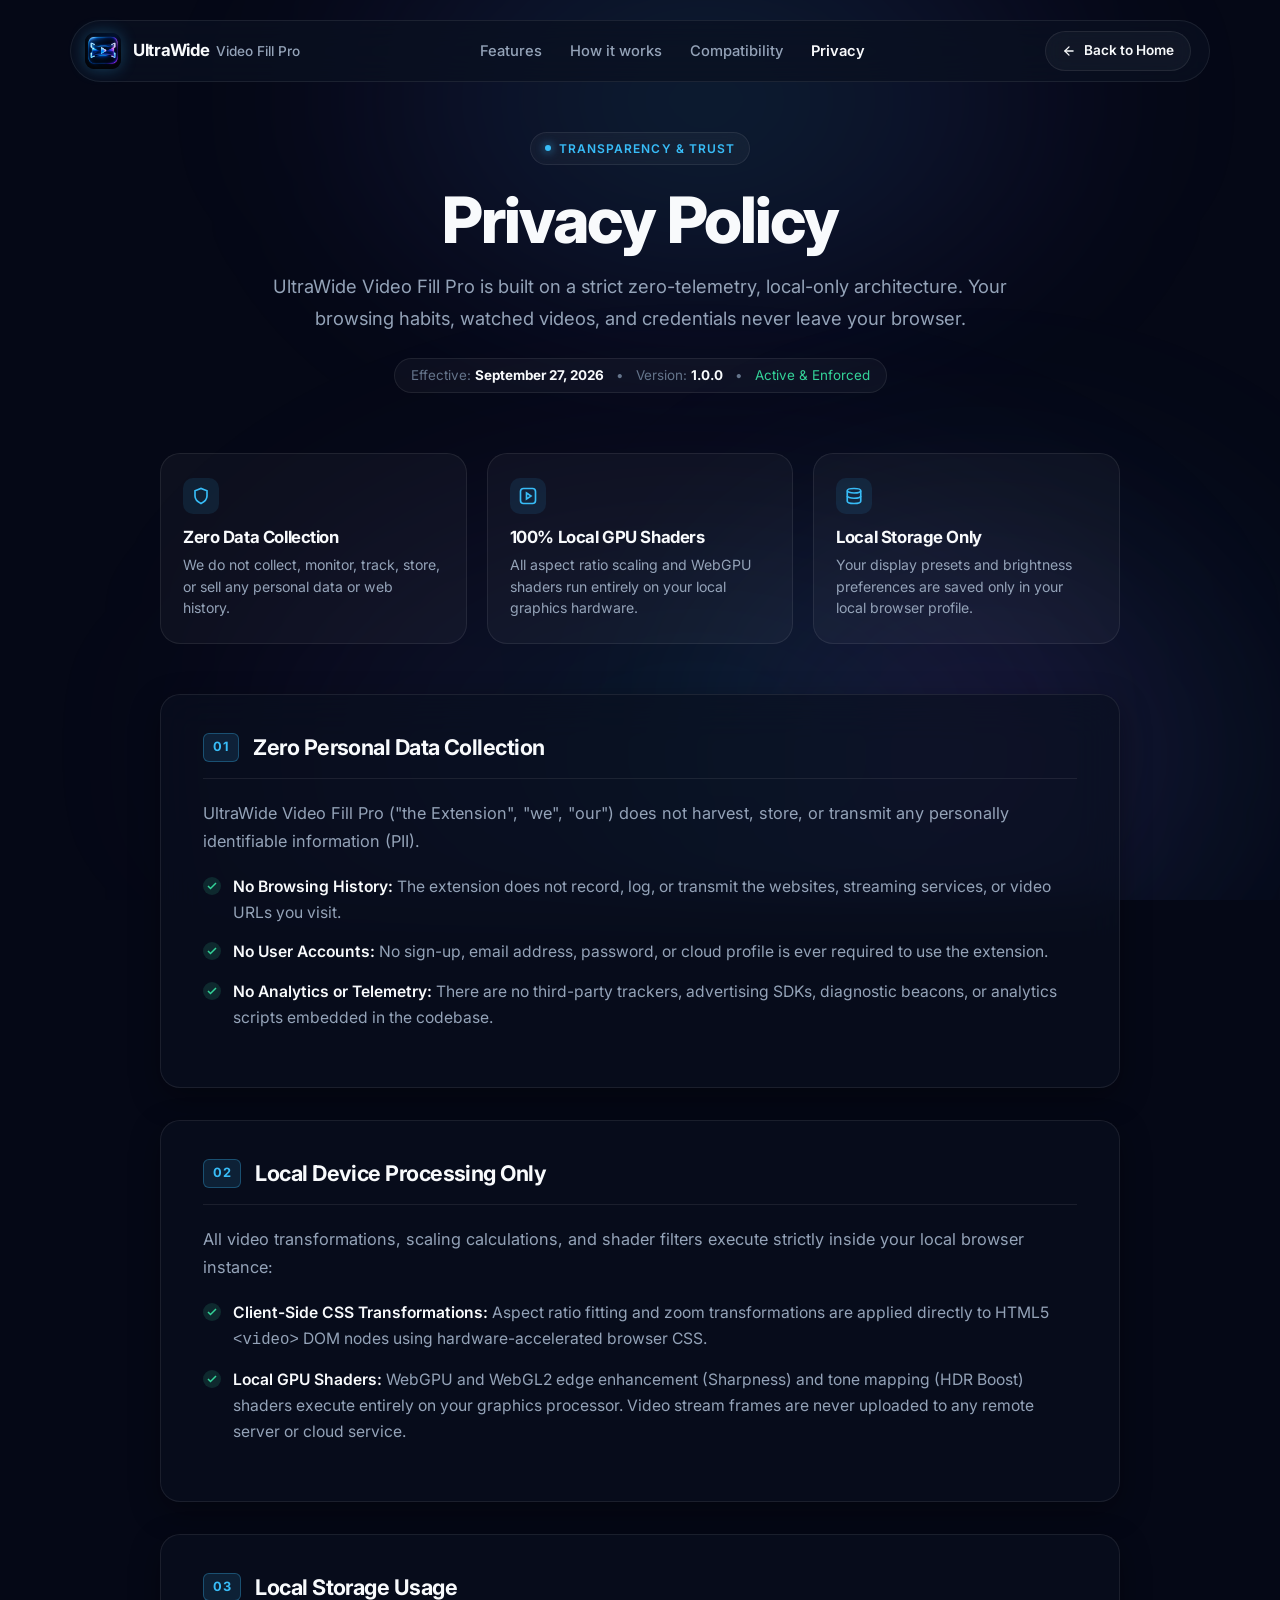
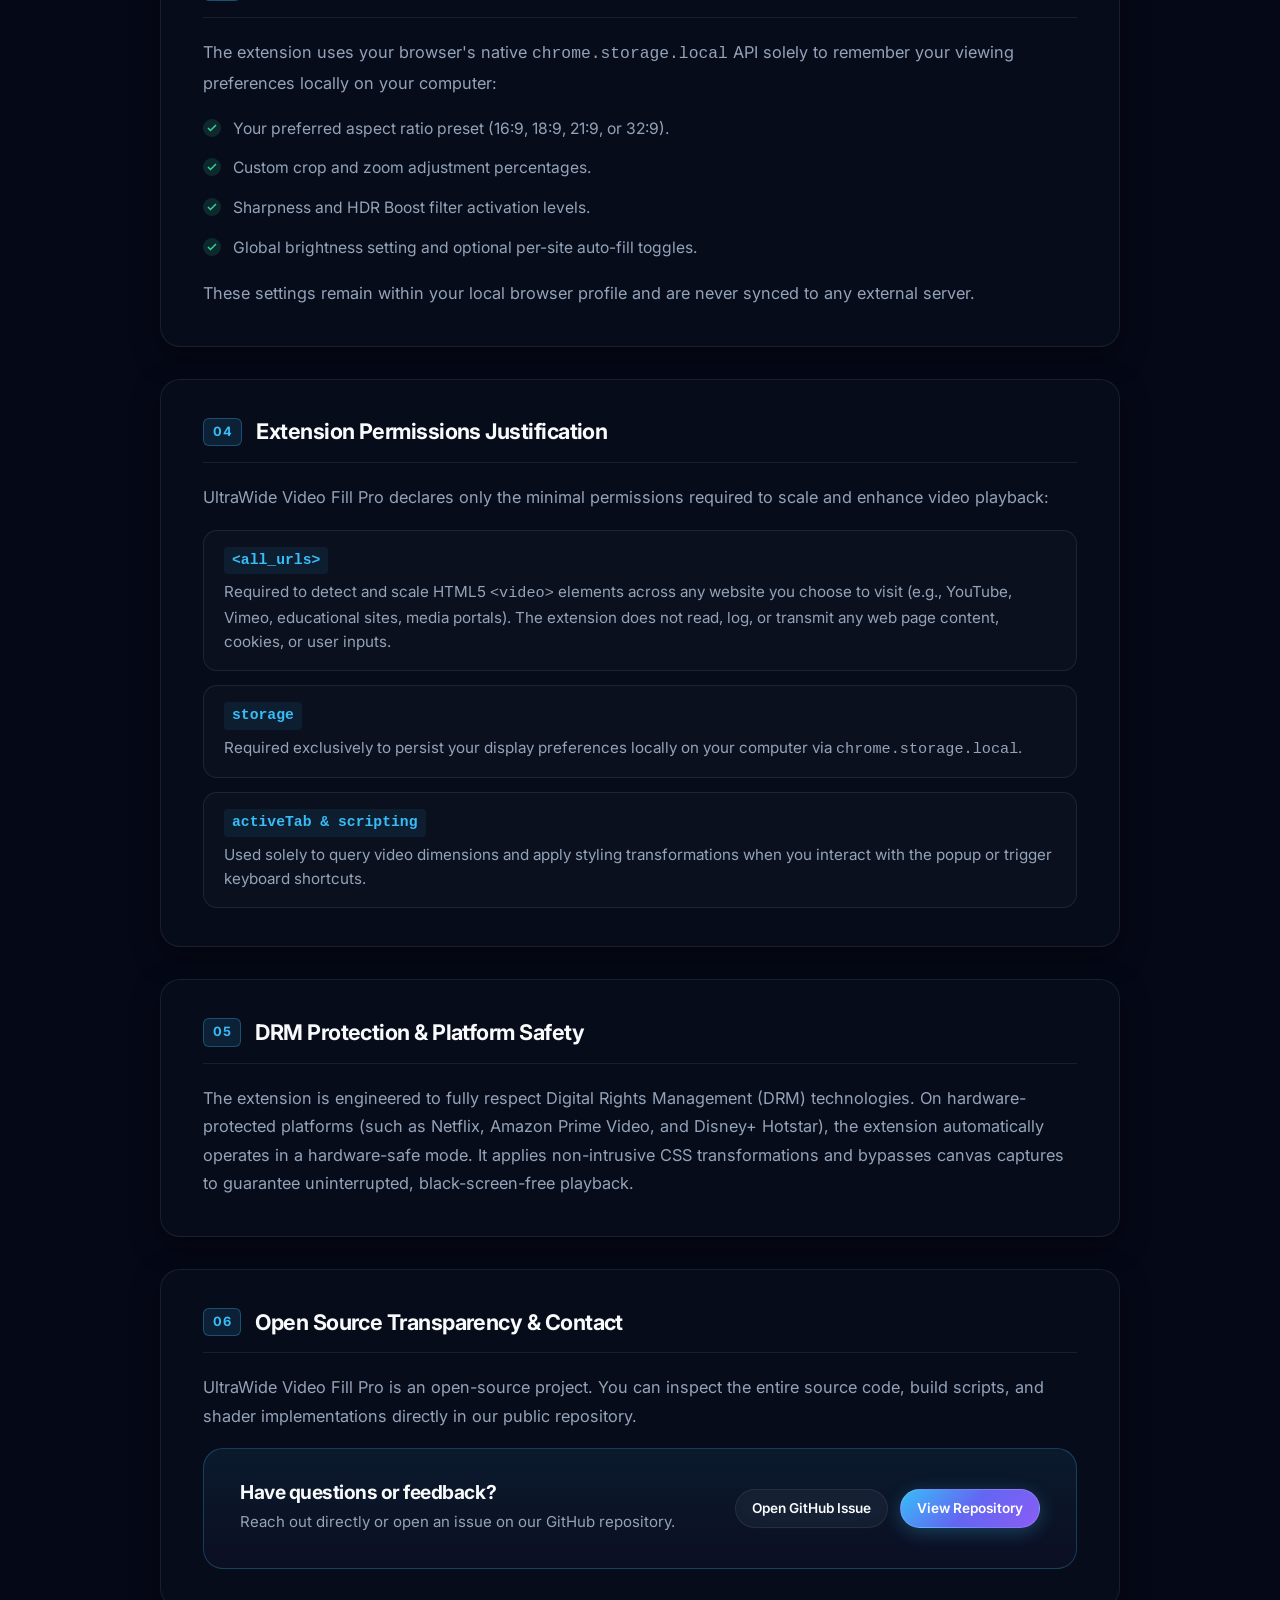
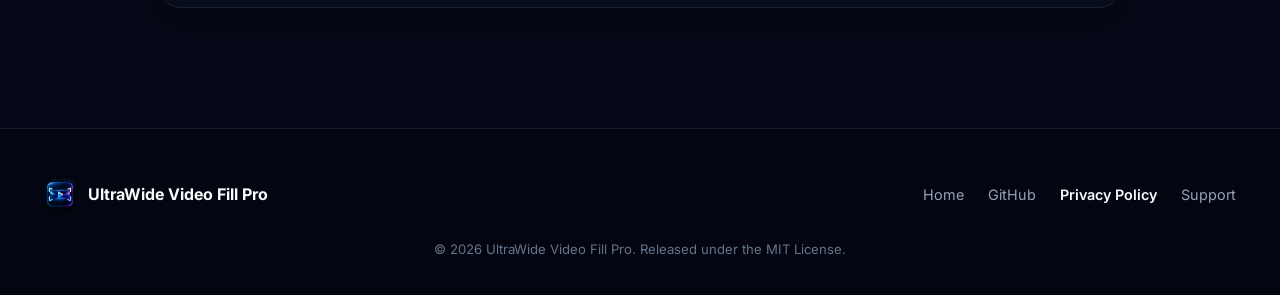
==== commit 22ab3bf0: "style: enhance privacy policy readability with airy card layout, summary cards, and clean typography" ====
--- a/privacy.html
+++ b/privacy.html
@@ -33,6 +33,7 @@
   <link href="https://fonts.googleapis.com/css2?family=Inter:wght@400;500;600;700;800&display=swap" rel="stylesheet">
 
   <link rel="stylesheet" href="styles.css">
+  <link rel="stylesheet" href="policy.css">
 </head>
 <body>
 
@@ -92,207 +93,226 @@
     </div>
   </nav>
 
-  <!-- Privacy Policy Content Section -->
+  <!-- Main Content -->
   <main class="policy-page">
     <div class="container">
-      <div class="policy-card">
-        
-        <header class="policy-header">
-          <div class="eyebrow-badge">
-            <span class="pulse-dot"></span>
-            OFFICIAL POLICY
-          </div>
-          <h1>Privacy Policy</h1>
-          <div class="policy-meta">
-            <span><strong>Effective Date:</strong> September 27, 2026</span>
-            <span>&bull;</span>
-            <span><strong>Last Updated:</strong> September 27, 2026</span>
-            <span>&bull;</span>
-            <span style="color: var(--accent-cyan);">Version 1.0.0</span>
-          </div>
-        </header>
-
-        <!-- Highlight Callout Box -->
-        <div class="policy-highlight-box">
-          <h3>
-            <svg width="18" height="18" viewBox="0 0 24 24" fill="none" stroke="currentColor" stroke-width="2.5">
+      
+      <!-- Page Hero Header -->
+      <header class="policy-hero-header">
+        <div class="eyebrow-badge">
+          <span class="pulse-dot"></span>
+          TRANSPARENCY &amp; TRUST
+        </div>
+        <h1>Privacy Policy</h1>
+        <p>
+          UltraWide Video Fill Pro is built on a strict zero-telemetry, local-only architecture. Your browsing habits, watched videos, and credentials never leave your browser.
+        </p>
+        <div class="policy-meta-pill">
+          <span>Effective: <strong>September 27, 2026</strong></span>
+          <span>&bull;</span>
+          <span>Version: <strong>1.0.0</strong></span>
+          <span>&bull;</span>
+          <span style="color: #34d399;">Active &amp; Enforced</span>
+        </div>
+      </header>
+
+      <!-- 3 Quick Highlight Cards -->
+      <div class="policy-summary-grid">
+        <div class="policy-summary-card">
+          <div class="policy-summary-icon">
+            <svg width="18" height="18" viewBox="0 0 24 24" fill="none" stroke="currentColor" stroke-width="2.2">
               <path d="M12 22s8-4 8-10V5l-8-3-8 3v7c0 6 8 10 8 10z"></path>
             </svg>
-            Our Privacy Guarantee
-          </h3>
-          <p>
-            UltraWide Video Fill Pro is built on a strict zero-telemetry, local-only architecture. We do not collect, monitor, transmit, store, or sell any personal information or web browsing data. All video scaling, brightness control, and GPU enhancement operations run 100% locally on your machine.
-          </p>
-        </div>
-
-        <!-- Section 1 -->
-        <section class="policy-section">
-          <h2>
-            <svg width="20" height="20" viewBox="0 0 24 24" fill="none" stroke="currentColor" stroke-width="2.2">
-              <circle cx="12" cy="12" r="10"></circle>
-              <line x1="4.93" y1="4.93" x2="19.07" y2="19.07"></line>
+          </div>
+          <h3>Zero Data Collection</h3>
+          <p>We do not collect, monitor, track, store, or sell any personal data or web history.</p>
+        </div>
+
+        <div class="policy-summary-card">
+          <div class="policy-summary-icon">
+            <svg width="18" height="18" viewBox="0 0 24 24" fill="none" stroke="currentColor" stroke-width="2.2">
+              <rect x="2" y="2" width="20" height="20" rx="4"></rect>
+              <polygon points="10 8 16 12 10 16 10 8"></polygon>
             </svg>
-            1. Zero Personal Data Collection
-          </h2>
-          <p>
-            UltraWide Video Fill Pro ("the Extension", "we", "our") does not collect any personally identifiable information (PII).
-          </p>
-          <ul>
-            <li>
-              <svg width="16" height="16" viewBox="0 0 24 24" fill="none" stroke="currentColor" stroke-width="2.5"><polyline points="20 6 9 17 4 12"></polyline></svg>
-              <span><strong>No Browsing History:</strong> The extension does not record, track, or transmit the websites, videos, or URLs you view.</span>
-            </li>
-            <li>
-              <svg width="16" height="16" viewBox="0 0 24 24" fill="none" stroke="currentColor" stroke-width="2.5"><polyline points="20 6 9 17 4 12"></polyline></svg>
-              <span><strong>No User Accounts:</strong> No sign-up, login, email address, password, or profile information is ever required to use the extension.</span>
-            </li>
-            <li>
-              <svg width="16" height="16" viewBox="0 0 24 24" fill="none" stroke="currentColor" stroke-width="2.5"><polyline points="20 6 9 17 4 12"></polyline></svg>
-              <span><strong>No Analytics or Telemetry:</strong> There are no third-party trackers, analytics libraries (e.g., Google Analytics), advertising SDKs, or remote diagnostic beacons embedded in the codebase.</span>
-            </li>
-          </ul>
-        </section>
-
-        <!-- Section 2 -->
-        <section class="policy-section">
-          <h2>
-            <svg width="20" height="20" viewBox="0 0 24 24" fill="none" stroke="currentColor" stroke-width="2.2">
-              <rect x="2" y="2" width="20" height="20" rx="2.18" ry="2.18"></rect>
-              <line x1="7" y1="2" x2="7" y2="22"></line>
-              <line x1="17" y1="2" x2="17" y2="22"></line>
-              <line x1="2" y1="12" x2="22" y2="12"></line>
-              <line x1="2" y1="7" x2="7" y2="7"></line>
-              <line x1="2" y1="17" x2="7" y2="17"></line>
-              <line x1="17" y1="17" x2="22" y2="17"></line>
-              <line x1="17" y1="7" x2="22" y2="7"></line>
-            </svg>
-            2. Local Device Processing Only
-          </h2>
-          <p>
-            All video transformations, calculations, and shader filters are executed strictly inside your local browser instance:
-          </p>
-          <ul>
-            <li>
-              <svg width="16" height="16" viewBox="0 0 24 24" fill="none" stroke="currentColor" stroke-width="2.5"><polyline points="20 6 9 17 4 12"></polyline></svg>
-              <span><strong>Client-Side CSS Transformations:</strong> Aspect ratio fitting and zoom transformations are applied directly to HTML5 <code>&lt;video&gt;</code> DOM nodes using hardware-accelerated CSS.</span>
-            </li>
-            <li>
-              <svg width="16" height="16" viewBox="0 0 24 24" fill="none" stroke="currentColor" stroke-width="2.5"><polyline points="20 6 9 17 4 12"></polyline></svg>
-              <span><strong>Local GPU Shaders:</strong> WebGPU and WebGL2 edge enhancement (Sharpness) and tone mapping (HDR Boost) shaders execute entirely on your graphics processor. Video stream frames are never uploaded to any remote server or cloud service.</span>
-            </li>
-          </ul>
-        </section>
-
-        <!-- Section 3 -->
-        <section class="policy-section">
-          <h2>
-            <svg width="20" height="20" viewBox="0 0 24 24" fill="none" stroke="currentColor" stroke-width="2.2">
+          </div>
+          <h3>100% Local GPU Shaders</h3>
+          <p>All aspect ratio scaling and WebGPU shaders run entirely on your local graphics hardware.</p>
+        </div>
+
+        <div class="policy-summary-card">
+          <div class="policy-summary-icon">
+            <svg width="18" height="18" viewBox="0 0 24 24" fill="none" stroke="currentColor" stroke-width="2.2">
               <ellipse cx="12" cy="5" rx="9" ry="3"></ellipse>
               <path d="M21 12c0 1.66-4 3-9 3s-9-1.34-9-3"></path>
               <path d="M3 5v14c0 1.66 4 3 9 3s9-1.34 9-3V5"></path>
             </svg>
-            3. Local Storage Usage
-          </h2>
-          <p>
-            The extension uses your browser's native <code>chrome.storage.local</code> API strictly to save your viewing preferences on your device:
-          </p>
-          <ul>
-            <li>
-              <svg width="16" height="16" viewBox="0 0 24 24" fill="none" stroke="currentColor" stroke-width="2.5"><polyline points="20 6 9 17 4 12"></polyline></svg>
-              <span>Your preferred aspect ratio preset (16:9, 18:9, 21:9, or 32:9).</span>
-            </li>
-            <li>
-              <svg width="16" height="16" viewBox="0 0 24 24" fill="none" stroke="currentColor" stroke-width="2.5"><polyline points="20 6 9 17 4 12"></polyline></svg>
-              <span>Custom crop and zoom adjustment percentages.</span>
-            </li>
-            <li>
-              <svg width="16" height="16" viewBox="0 0 24 24" fill="none" stroke="currentColor" stroke-width="2.5"><polyline points="20 6 9 17 4 12"></polyline></svg>
-              <span>Sharpness and HDR Boost filter activation levels.</span>
-            </li>
-            <li>
-              <svg width="16" height="16" viewBox="0 0 24 24" fill="none" stroke="currentColor" stroke-width="2.5"><polyline points="20 6 9 17 4 12"></polyline></svg>
-              <span>Global brightness setting and optional per-site auto-fill toggles.</span>
+          </div>
+          <h3>Local Storage Only</h3>
+          <p>Your display presets and brightness preferences are saved only in your local browser profile.</p>
+        </div>
+      </div>
+
+      <!-- Structured Policy Blocks -->
+      <div class="policy-content-wrap">
+
+        <!-- 01. Zero Personal Data -->
+        <article class="policy-block">
+          <div class="policy-block-header">
+            <span class="policy-step-tag">01</span>
+            <h2 class="policy-block-title">Zero Personal Data Collection</h2>
+          </div>
+          <p>
+            UltraWide Video Fill Pro ("the Extension", "we", "our") does not harvest, store, or transmit any personally identifiable information (PII).
+          </p>
+          <ul class="policy-clean-list">
+            <li>
+              <div class="policy-bullet-check">
+                <svg width="12" height="12" viewBox="0 0 24 24" fill="none" stroke="currentColor" stroke-width="3"><polyline points="20 6 9 17 4 12"></polyline></svg>
+              </div>
+              <div><strong>No Browsing History:</strong> The extension does not record, log, or transmit the websites, streaming services, or video URLs you visit.</div>
+            </li>
+            <li>
+              <div class="policy-bullet-check">
+                <svg width="12" height="12" viewBox="0 0 24 24" fill="none" stroke="currentColor" stroke-width="3"><polyline points="20 6 9 17 4 12"></polyline></svg>
+              </div>
+              <div><strong>No User Accounts:</strong> No sign-up, email address, password, or cloud profile is ever required to use the extension.</div>
+            </li>
+            <li>
+              <div class="policy-bullet-check">
+                <svg width="12" height="12" viewBox="0 0 24 24" fill="none" stroke="currentColor" stroke-width="3"><polyline points="20 6 9 17 4 12"></polyline></svg>
+              </div>
+              <div><strong>No Analytics or Telemetry:</strong> There are no third-party trackers, advertising SDKs, diagnostic beacons, or analytics scripts embedded in the codebase.</div>
             </li>
           </ul>
+        </article>
+
+        <!-- 02. Local Device Processing -->
+        <article class="policy-block">
+          <div class="policy-block-header">
+            <span class="policy-step-tag">02</span>
+            <h2 class="policy-block-title">Local Device Processing Only</h2>
+          </div>
+          <p>
+            All video transformations, scaling calculations, and shader filters execute strictly inside your local browser instance:
+          </p>
+          <ul class="policy-clean-list">
+            <li>
+              <div class="policy-bullet-check">
+                <svg width="12" height="12" viewBox="0 0 24 24" fill="none" stroke="currentColor" stroke-width="3"><polyline points="20 6 9 17 4 12"></polyline></svg>
+              </div>
+              <div><strong>Client-Side CSS Transformations:</strong> Aspect ratio fitting and zoom transformations are applied directly to HTML5 <code>&lt;video&gt;</code> DOM nodes using hardware-accelerated browser CSS.</div>
+            </li>
+            <li>
+              <div class="policy-bullet-check">
+                <svg width="12" height="12" viewBox="0 0 24 24" fill="none" stroke="currentColor" stroke-width="3"><polyline points="20 6 9 17 4 12"></polyline></svg>
+              </div>
+              <div><strong>Local GPU Shaders:</strong> WebGPU and WebGL2 edge enhancement (Sharpness) and tone mapping (HDR Boost) shaders execute entirely on your graphics processor. Video stream frames are never uploaded to any remote server or cloud service.</div>
+            </li>
+          </ul>
+        </article>
+
+        <!-- 03. Local Storage Usage -->
+        <article class="policy-block">
+          <div class="policy-block-header">
+            <span class="policy-step-tag">03</span>
+            <h2 class="policy-block-title">Local Storage Usage</h2>
+          </div>
+          <p>
+            The extension uses your browser's native <code>chrome.storage.local</code> API solely to remember your viewing preferences locally on your computer:
+          </p>
+          <ul class="policy-clean-list">
+            <li>
+              <div class="policy-bullet-check">
+                <svg width="12" height="12" viewBox="0 0 24 24" fill="none" stroke="currentColor" stroke-width="3"><polyline points="20 6 9 17 4 12"></polyline></svg>
+              </div>
+              <div>Your preferred aspect ratio preset (16:9, 18:9, 21:9, or 32:9).</div>
+            </li>
+            <li>
+              <div class="policy-bullet-check">
+                <svg width="12" height="12" viewBox="0 0 24 24" fill="none" stroke="currentColor" stroke-width="3"><polyline points="20 6 9 17 4 12"></polyline></svg>
+              </div>
+              <div>Custom crop and zoom adjustment percentages.</div>
+            </li>
+            <li>
+              <div class="policy-bullet-check">
+                <svg width="12" height="12" viewBox="0 0 24 24" fill="none" stroke="currentColor" stroke-width="3"><polyline points="20 6 9 17 4 12"></polyline></svg>
+              </div>
+              <div>Sharpness and HDR Boost filter activation levels.</div>
+            </li>
+            <li>
+              <div class="policy-bullet-check">
+                <svg width="12" height="12" viewBox="0 0 24 24" fill="none" stroke="currentColor" stroke-width="3"><polyline points="20 6 9 17 4 12"></polyline></svg>
+              </div>
+              <div>Global brightness setting and optional per-site auto-fill toggles.</div>
+            </li>
+          </ul>
           <p>
             These settings remain within your local browser profile and are never synced to any external server.
           </p>
-        </section>
-
-        <!-- Section 4 -->
-        <section class="policy-section">
-          <h2>
-            <svg width="20" height="20" viewBox="0 0 24 24" fill="none" stroke="currentColor" stroke-width="2.2">
-              <path d="M12 2a10 10 0 1 0 10 10H12V2z"></path>
-              <path d="M12 12L2.1 12a10.1 10.1 0 0 0 1.9 4.3"></path>
-            </svg>
-            4. Extension Permissions & Justification
-          </h2>
+        </article>
+
+        <!-- 04. Permissions Justification -->
+        <article class="policy-block">
+          <div class="policy-block-header">
+            <span class="policy-step-tag">04</span>
+            <h2 class="policy-block-title">Extension Permissions Justification</h2>
+          </div>
           <p>
             UltraWide Video Fill Pro declares only the minimal permissions required to scale and enhance video playback:
           </p>
-          <ul>
-            <li>
-              <svg width="16" height="16" viewBox="0 0 24 24" fill="none" stroke="currentColor" stroke-width="2.5"><polyline points="20 6 9 17 4 12"></polyline></svg>
-              <span><code>&lt;all_urls&gt;</code>: Required to detect and scale HTML5 <code>&lt;video&gt;</code> elements across any website you choose to visit (e.g., YouTube, Vimeo, educational sites, media portals). The extension does not read, log, or transmit any web page content, cookies, or user inputs.</span>
-            </li>
-            <li>
-              <svg width="16" height="16" viewBox="0 0 24 24" fill="none" stroke="currentColor" stroke-width="2.5"><polyline points="20 6 9 17 4 12"></polyline></svg>
-              <span><code>storage</code>: Required exclusively to persist your display preferences locally on your computer via <code>chrome.storage.local</code>.</span>
-            </li>
-            <li>
-              <svg width="16" height="16" viewBox="0 0 24 24" fill="none" stroke="currentColor" stroke-width="2.5"><polyline points="20 6 9 17 4 12"></polyline></svg>
-              <span><code>activeTab</code> &amp; <code>scripting</code>: Used solely to query video dimensions and apply styling transformations when you interact with the popup or trigger keyboard shortcuts.</span>
-            </li>
-          </ul>
-        </section>
-
-        <!-- Section 5 -->
-        <section class="policy-section">
-          <h2>
-            <svg width="20" height="20" viewBox="0 0 24 24" fill="none" stroke="currentColor" stroke-width="2.2">
-              <rect x="3" y="11" width="18" height="11" rx="2" ry="2"></rect>
-              <path d="M7 11V7a5 5 0 0 1 10 0v4"></path>
-            </svg>
-            5. DRM Protection & Streaming Platform Safety
-          </h2>
+          <div class="permissions-grid">
+            <div class="permission-row">
+              <span class="permission-code">&lt;all_urls&gt;</span>
+              <span class="permission-desc">Required to detect and scale HTML5 <code>&lt;video&gt;</code> elements across any website you choose to visit (e.g., YouTube, Vimeo, educational sites, media portals). The extension does not read, log, or transmit any web page content, cookies, or user inputs.</span>
+            </div>
+
+            <div class="permission-row">
+              <span class="permission-code">storage</span>
+              <span class="permission-desc">Required exclusively to persist your display preferences locally on your computer via <code>chrome.storage.local</code>.</span>
+            </div>
+
+            <div class="permission-row">
+              <span class="permission-code">activeTab &amp; scripting</span>
+              <span class="permission-desc">Used solely to query video dimensions and apply styling transformations when you interact with the popup or trigger keyboard shortcuts.</span>
+            </div>
+          </div>
+        </article>
+
+        <!-- 05. DRM Safety -->
+        <article class="policy-block">
+          <div class="policy-block-header">
+            <span class="policy-step-tag">05</span>
+            <h2 class="policy-block-title">DRM Protection &amp; Platform Safety</h2>
+          </div>
           <p>
             The extension is engineered to fully respect Digital Rights Management (DRM) technologies. On hardware-protected platforms (such as Netflix, Amazon Prime Video, and Disney+ Hotstar), the extension automatically operates in a hardware-safe mode. It applies non-intrusive CSS transformations and bypasses canvas captures to guarantee uninterrupted, black-screen-free playback.
           </p>
-        </section>
-
-        <!-- Section 6 -->
-        <section class="policy-section">
-          <h2>
-            <svg width="20" height="20" viewBox="0 0 24 24" fill="none" stroke="currentColor" stroke-width="2.2">
-              <circle cx="12" cy="12" r="4"></circle>
-              <path d="M16 8v5a3 3 0 0 0 6 0v-1a10 10 0 1 0-3.92 7.94"></path>
-            </svg>
-            6. Inquiries & Open Source Transparency
-          </h2>
+        </article>
+
+        <!-- 06. Open Source & Support Contact -->
+        <article class="policy-block">
+          <div class="policy-block-header">
+            <span class="policy-step-tag">06</span>
+            <h2 class="policy-block-title">Open Source Transparency &amp; Contact</h2>
+          </div>
           <p>
             UltraWide Video Fill Pro is an open-source project. You can inspect the entire source code, build scripts, and shader implementations directly in our public repository.
           </p>
-          <p>
-            If you have questions regarding this Privacy Policy or wish to report an issue, please contact us through our official project channels:
-          </p>
-          <ul>
-            <li>
-              <svg width="16" height="16" viewBox="0 0 24 24" fill="none" stroke="currentColor" stroke-width="2.5"><polyline points="20 6 9 17 4 12"></polyline></svg>
-              <span><strong>GitHub Repository:</strong> <a href="https://github.com/pratyushkk/ultrawide-video-fill-pro" target="_blank" rel="noopener noreferrer" style="color: var(--accent-cyan); text-decoration: underline;">github.com/pratyushkk/ultrawide-video-fill-pro</a></span>
-            </li>
-            <li>
-              <svg width="16" height="16" viewBox="0 0 24 24" fill="none" stroke="currentColor" stroke-width="2.5"><polyline points="20 6 9 17 4 12"></polyline></svg>
-              <span><strong>Issues &amp; Support:</strong> <a href="https://github.com/pratyushkk/ultrawide-video-fill-pro/issues" target="_blank" rel="noopener noreferrer" style="color: var(--accent-cyan); text-decoration: underline;">github.com/pratyushkk/ultrawide-video-fill-pro/issues</a></span>
-            </li>
-          </ul>
-        </section>
-
-        <!-- Footer Note inside Card -->
-        <div class="policy-footer-note">
-          <span style="font-size: 0.85rem; color: var(--text-muted);">&copy; 2026 UltraWide Video Fill Pro. Released under the MIT License.</span>
-          <a href="index.html" class="btn btn-primary btn-sm">Return to Home</a>
-        </div>
+          <div class="policy-contact-box">
+            <div class="policy-contact-text">
+              <h3>Have questions or feedback?</h3>
+              <p>Reach out directly or open an issue on our GitHub repository.</p>
+            </div>
+            <div style="display: flex; gap: 12px; flex-wrap: wrap;">
+              <a href="https://github.com/pratyushkk/ultrawide-video-fill-pro/issues" target="_blank" rel="noopener noreferrer" class="btn btn-secondary btn-sm">
+                Open GitHub Issue
+              </a>
+              <a href="https://github.com/pratyushkk/ultrawide-video-fill-pro" target="_blank" rel="noopener noreferrer" class="btn btn-primary btn-sm">
+                View Repository
+              </a>
+            </div>
+          </div>
+        </article>
 
       </div>
     </div>
--- a/policy.css
+++ b/policy.css
@@ -0,0 +1,257 @@
+/* ==========================================================================
+   Ultra-Readable Privacy Policy Page Styles
+   ========================================================================== */
+.policy-page {
+  padding: 50px 0 120px;
+}
+
+.policy-hero-header {
+  text-align: center;
+  max-width: 760px;
+  margin: 0 auto 60px;
+}
+
+.policy-hero-header h1 {
+  font-size: clamp(2.6rem, 5vw, 4rem);
+  font-weight: 800;
+  letter-spacing: -0.03em;
+  margin-bottom: 16px;
+  line-height: 1.1;
+}
+
+.policy-hero-header p {
+  font-size: 1.15rem;
+  color: var(--text-secondary);
+  line-height: 1.7;
+  margin-bottom: 24px;
+}
+
+.policy-meta-pill {
+  display: inline-flex;
+  align-items: center;
+  gap: 12px;
+  padding: 6px 16px;
+  background: var(--bg-surface);
+  border: 1px solid var(--border-subtle);
+  border-radius: var(--radius-pill);
+  font-size: 0.84rem;
+  color: var(--text-muted);
+}
+
+.policy-meta-pill strong {
+  color: var(--text-primary);
+}
+
+/* 3 Summary Cards */
+.policy-summary-grid {
+  display: grid;
+  grid-template-columns: repeat(3, 1fr);
+  gap: 20px;
+  max-width: 960px;
+  margin: 0 auto 50px;
+}
+
+.policy-summary-card {
+  background: var(--bg-surface);
+  border: 1px solid var(--border-subtle);
+  border-radius: var(--radius-lg);
+  padding: 24px 22px;
+  transition: transform var(--transition-fast), border-color var(--transition-fast);
+}
+
+.policy-summary-card:hover {
+  transform: translateY(-2px);
+  border-color: var(--border-highlight);
+}
+
+.policy-summary-icon {
+  width: 36px;
+  height: 36px;
+  border-radius: 10px;
+  background: rgba(56, 189, 248, 0.1);
+  color: var(--accent-cyan);
+  display: flex;
+  align-items: center;
+  justify-content: center;
+  margin-bottom: 14px;
+}
+
+.policy-summary-card h3 {
+  font-size: 1.05rem;
+  margin-bottom: 6px;
+  color: var(--text-primary);
+}
+
+.policy-summary-card p {
+  font-size: 0.88rem;
+  color: var(--text-secondary);
+  line-height: 1.55;
+}
+
+/* Structured Article Sections */
+.policy-content-wrap {
+  max-width: 960px;
+  margin: 0 auto;
+  display: flex;
+  flex-direction: column;
+  gap: 32px;
+}
+
+.policy-block {
+  background: rgba(10, 16, 32, 0.65);
+  border: 1px solid var(--border-subtle);
+  border-radius: var(--radius-lg);
+  padding: 38px 42px;
+  backdrop-filter: blur(20px);
+  -webkit-backdrop-filter: blur(20px);
+  box-shadow: 0 10px 30px rgba(0, 0, 0, 0.35);
+  transition: border-color var(--transition-fast);
+}
+
+.policy-block:hover {
+  border-color: rgba(255, 255, 255, 0.14);
+}
+
+.policy-block-header {
+  display: flex;
+  align-items: center;
+  gap: 14px;
+  margin-bottom: 20px;
+  padding-bottom: 16px;
+  border-bottom: 1px solid var(--border-subtle);
+}
+
+.policy-step-tag {
+  font-size: 0.8rem;
+  font-weight: 700;
+  color: var(--accent-cyan);
+  background: rgba(56, 189, 248, 0.12);
+  border: 1px solid rgba(56, 189, 248, 0.3);
+  padding: 3px 9px;
+  border-radius: 6px;
+  letter-spacing: 0.05em;
+}
+
+.policy-block-title {
+  font-size: 1.35rem;
+  font-weight: 700;
+  color: var(--text-primary);
+  margin: 0;
+}
+
+.policy-block p {
+  font-size: 1.02rem;
+  line-height: 1.75;
+  color: var(--text-secondary);
+  margin-bottom: 18px;
+}
+
+.policy-block p:last-child {
+  margin-bottom: 0;
+}
+
+/* Custom Clean List (No double bullets) */
+.policy-clean-list {
+  list-style: none;
+  padding: 0;
+  margin: 0 0 18px;
+  display: flex;
+  flex-direction: column;
+  gap: 14px;
+}
+
+.policy-clean-list li {
+  display: flex;
+  align-items: flex-start;
+  gap: 12px;
+  font-size: 0.98rem;
+  line-height: 1.65;
+  color: var(--text-secondary);
+}
+
+.policy-bullet-check {
+  width: 18px;
+  height: 18px;
+  border-radius: 50%;
+  background: rgba(52, 211, 153, 0.15);
+  color: #34d399;
+  display: flex;
+  align-items: center;
+  justify-content: center;
+  flex-shrink: 0;
+  margin-top: 3px;
+}
+
+.policy-clean-list strong {
+  color: var(--text-primary);
+  font-weight: 600;
+}
+
+/* Permissions Table / Grid */
+.permissions-grid {
+  display: flex;
+  flex-direction: column;
+  gap: 14px;
+  margin-top: 18px;
+}
+
+.permission-row {
+  background: rgba(255, 255, 255, 0.02);
+  border: 1px solid var(--border-subtle);
+  border-radius: var(--radius-md);
+  padding: 16px 20px;
+  display: flex;
+  flex-direction: column;
+  gap: 6px;
+}
+
+.permission-code {
+  font-family: monospace;
+  font-size: 0.92rem;
+  color: var(--accent-cyan);
+  background: rgba(56, 189, 248, 0.08);
+  padding: 2px 8px;
+  border-radius: 4px;
+  display: inline-block;
+  align-self: flex-start;
+  font-weight: 600;
+}
+
+.permission-desc {
+  font-size: 0.95rem;
+  color: var(--text-secondary);
+  line-height: 1.6;
+}
+
+/* Policy Contact Box */
+.policy-contact-box {
+  background: linear-gradient(180deg, rgba(56, 189, 248, 0.08) 0%, rgba(139, 92, 246, 0.04) 100%);
+  border: 1px solid rgba(56, 189, 248, 0.25);
+  border-radius: var(--radius-lg);
+  padding: 32px 36px;
+  display: flex;
+  align-items: center;
+  justify-content: space-between;
+  flex-wrap: wrap;
+  gap: 20px;
+}
+
+.policy-contact-text h3 {
+  font-size: 1.2rem;
+  margin-bottom: 6px;
+}
+
+.policy-contact-text p {
+  font-size: 0.94rem;
+  color: var(--text-secondary);
+  margin: 0;
+}
+
+@media (max-width: 900px) {
+  .policy-summary-grid {
+    grid-template-columns: 1fr;
+  }
+  .policy-block {
+    padding: 26px 22px;
+  }
+}
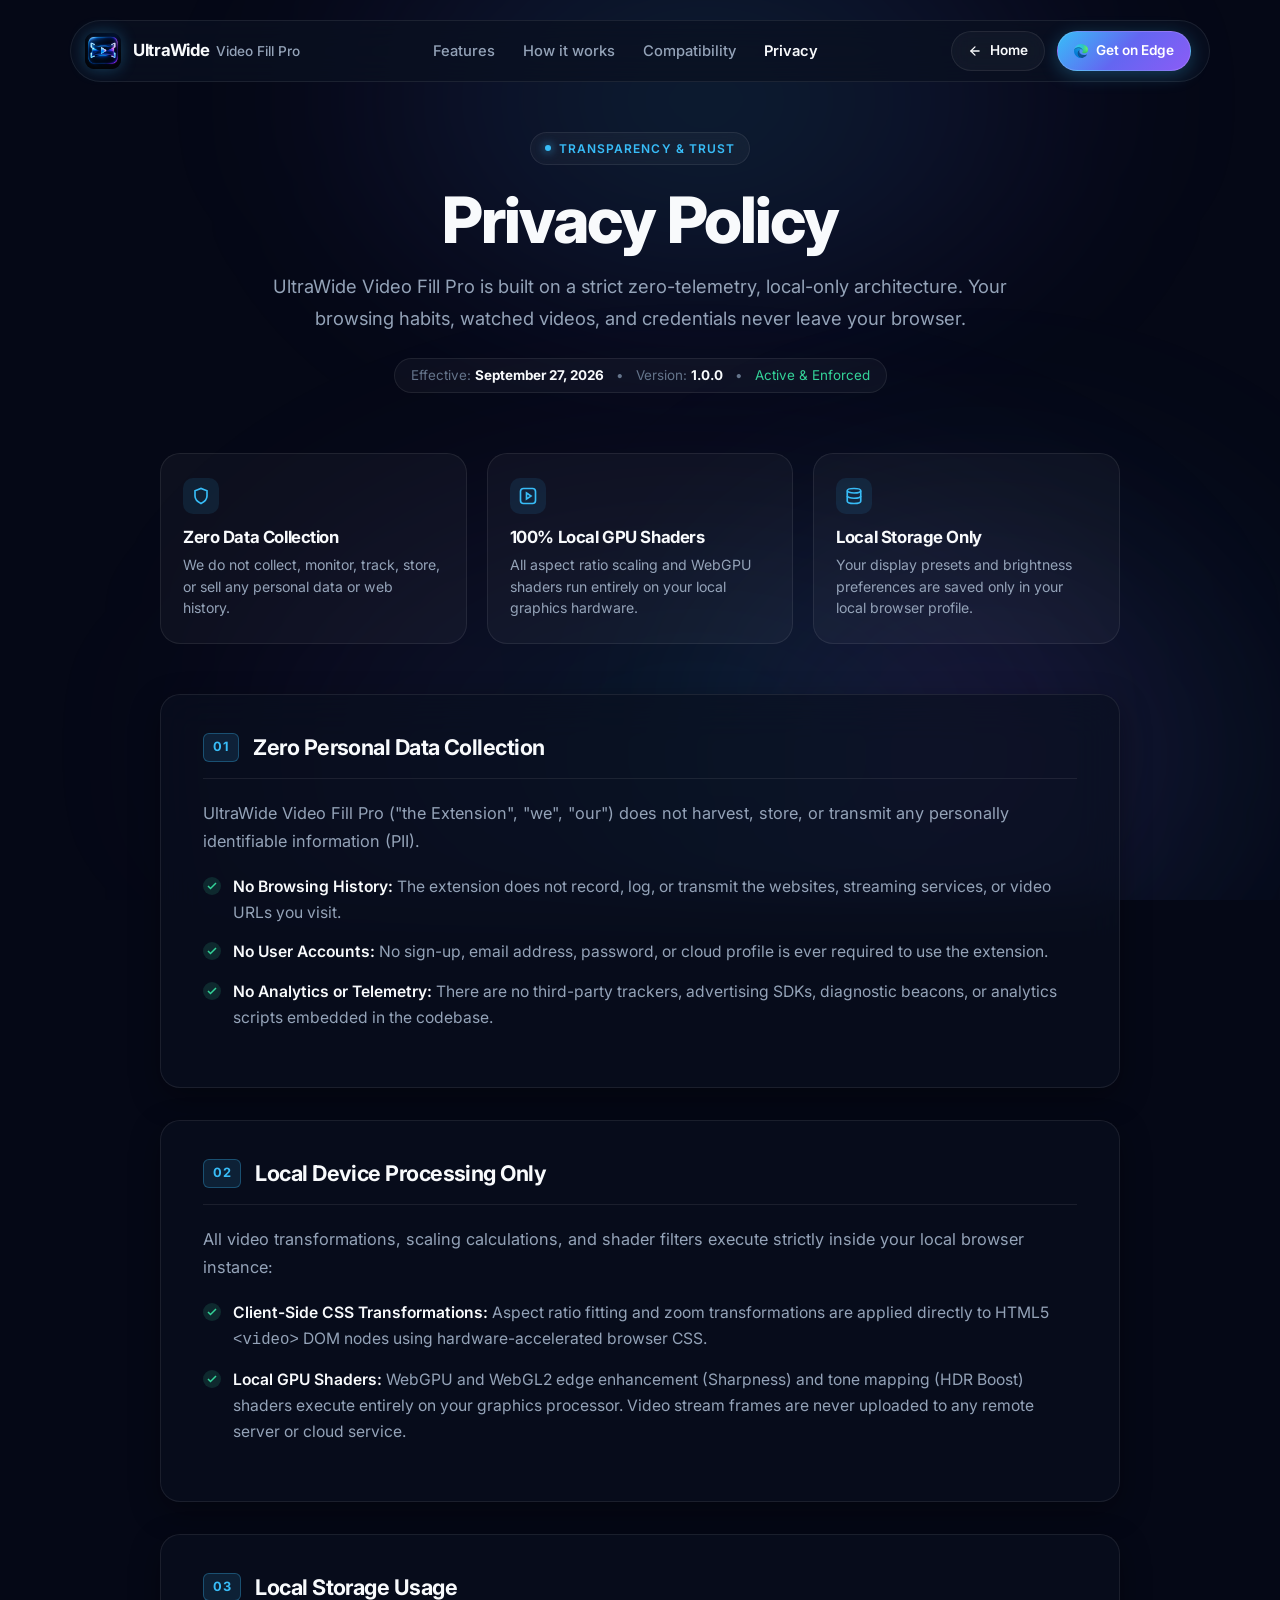
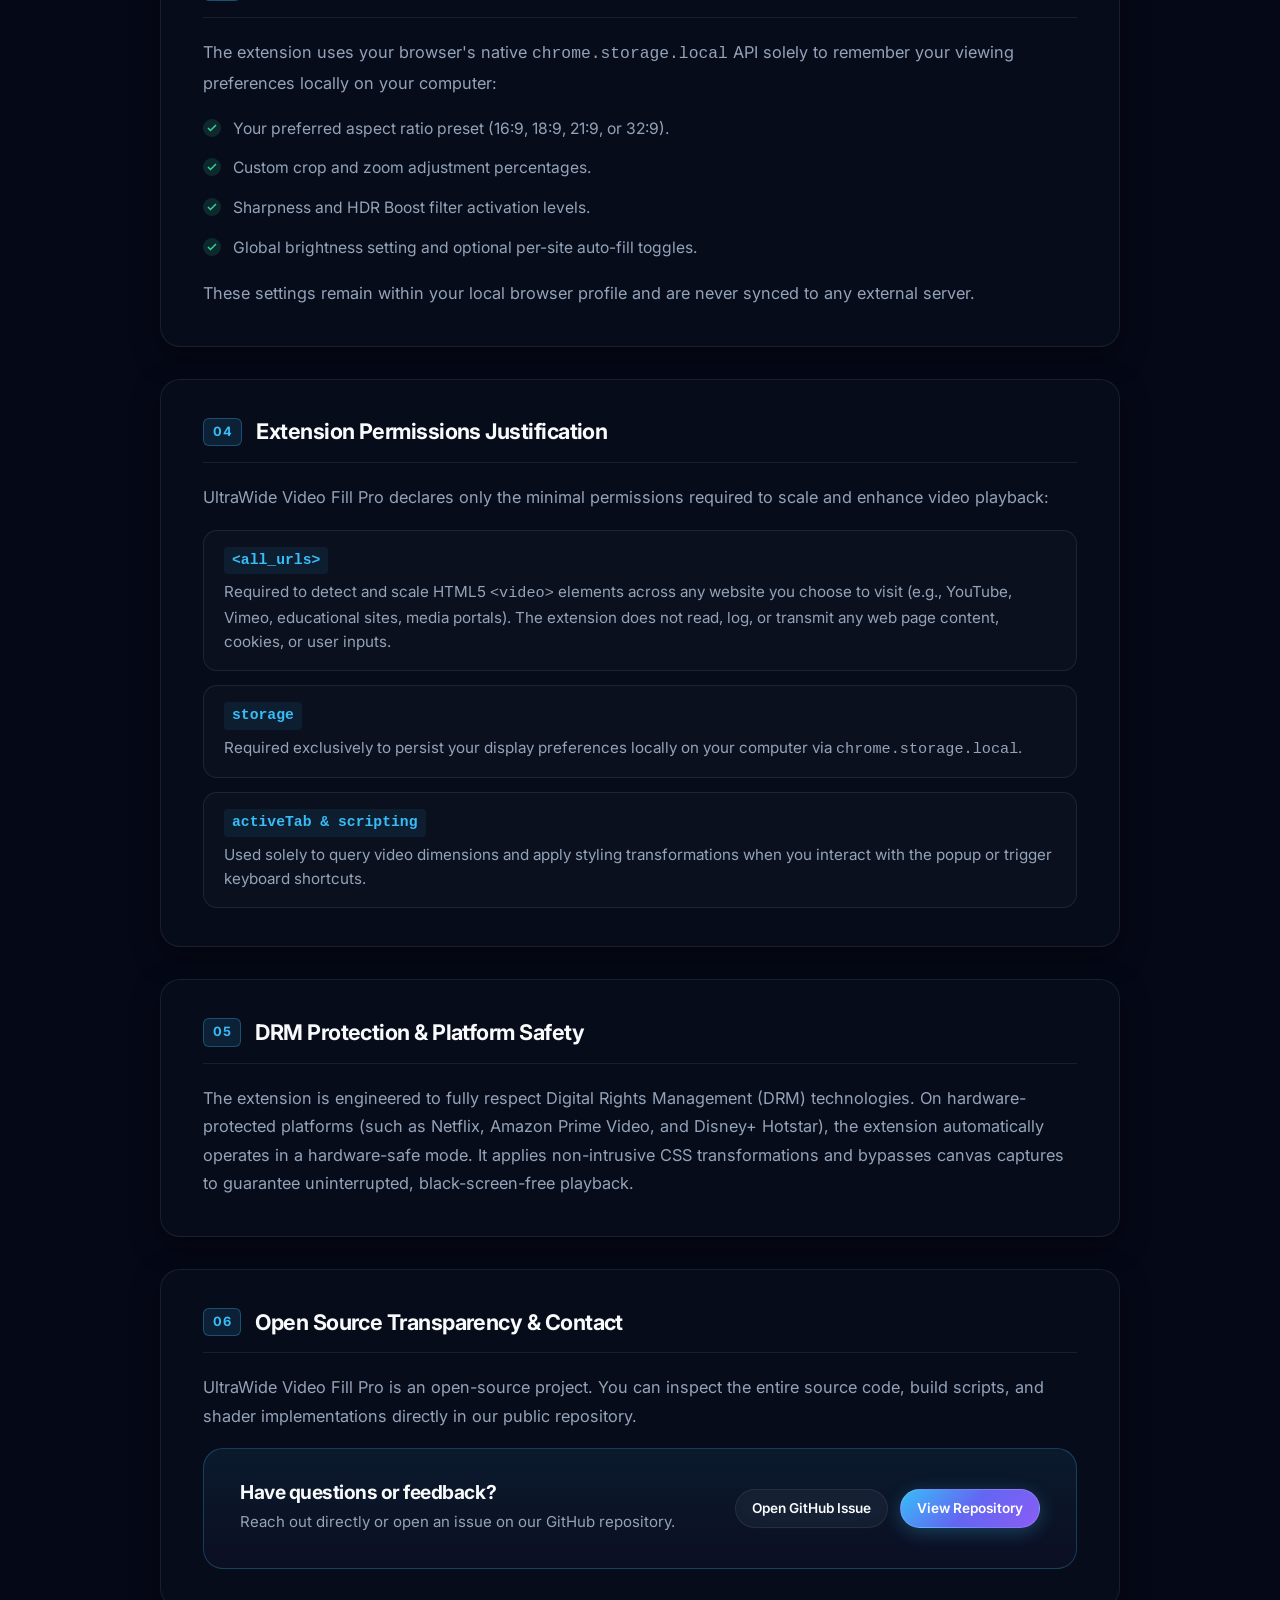
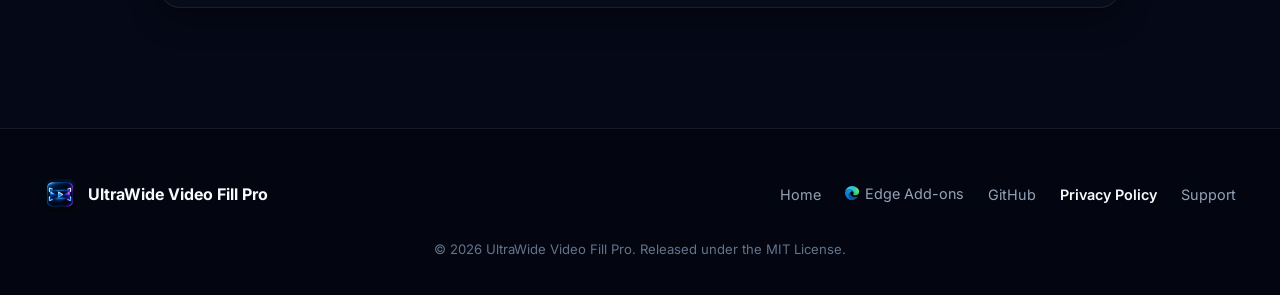
==== commit 40278483: "feat: add Microsoft Edge store direct link and Edge logo" ====
--- a/privacy.html
+++ b/privacy.html
@@ -68,7 +68,11 @@
             <line x1="19" y1="12" x2="5" y2="12"></line>
             <polyline points="12 19 5 12 12 5"></polyline>
           </svg>
-          Back to Home
+          Home
+        </a>
+        <a href="https://microsoftedge.microsoft.com/addons/detail/ultrawide-video-fill-pro/kllbjjefnjodgoaglaghcakajfbjmpnm" target="_blank" rel="noopener noreferrer" class="btn btn-primary btn-sm">
+          <img src="assets/edge-logo.svg" alt="Microsoft Edge" style="width: 14px; height: 14px; display: inline-block; vertical-align: middle;">
+          Get on Edge
         </a>
       </div>
 
@@ -89,6 +93,10 @@
         <li><a href="index.html#compatibility">Compatibility</a></li>
         <li><a href="privacy.html">Privacy</a></li>
       </ul>
+      <a href="https://microsoftedge.microsoft.com/addons/detail/ultrawide-video-fill-pro/kllbjjefnjodgoaglaghcakajfbjmpnm" target="_blank" rel="noopener noreferrer" class="btn btn-primary" style="width: 100%; margin-bottom: 8px;">
+        <img src="assets/edge-logo.svg" alt="Microsoft Edge" style="width: 16px; height: 16px; display: inline-block; vertical-align: middle;">
+        Get on Microsoft Edge
+      </a>
       <a href="index.html" class="btn btn-secondary" style="width: 100%;">Back to Home</a>
     </div>
   </nav>
@@ -329,6 +337,7 @@
 
         <ul class="footer-links">
           <li><a href="index.html">Home</a></li>
+          <li><a href="https://microsoftedge.microsoft.com/addons/detail/ultrawide-video-fill-pro/kllbjjefnjodgoaglaghcakajfbjmpnm" target="_blank" rel="noopener noreferrer" style="display: inline-flex; align-items: center; gap: 6px;"><img src="assets/edge-logo.svg" alt="Edge" style="width: 14px; height: 14px;">Edge Add-ons</a></li>
           <li><a href="https://github.com/pratyushkk/ultrawide-video-fill-pro" target="_blank" rel="noopener noreferrer">GitHub</a></li>
           <li><a href="privacy.html" style="color: var(--text-primary); font-weight: 600;">Privacy Policy</a></li>
           <li><a href="https://github.com/pratyushkk/ultrawide-video-fill-pro/issues" target="_blank" rel="noopener noreferrer">Support</a></li>
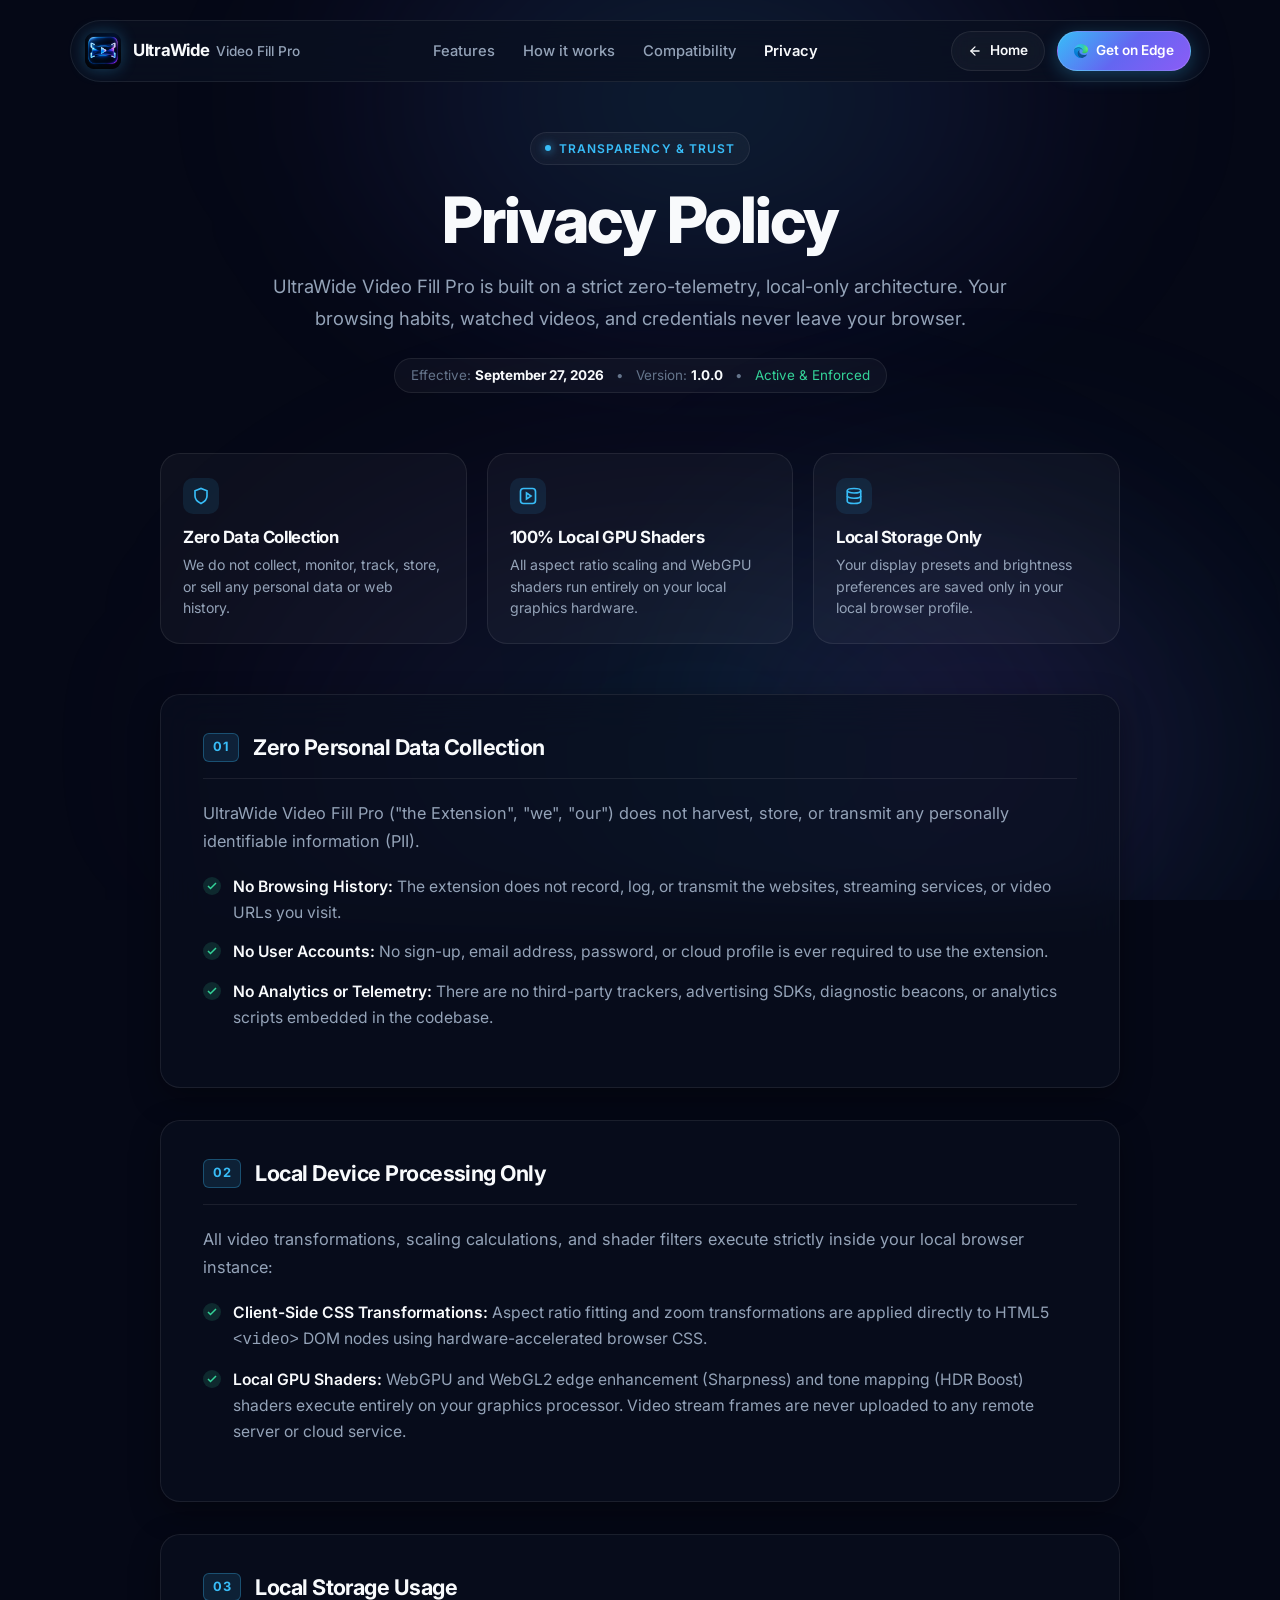
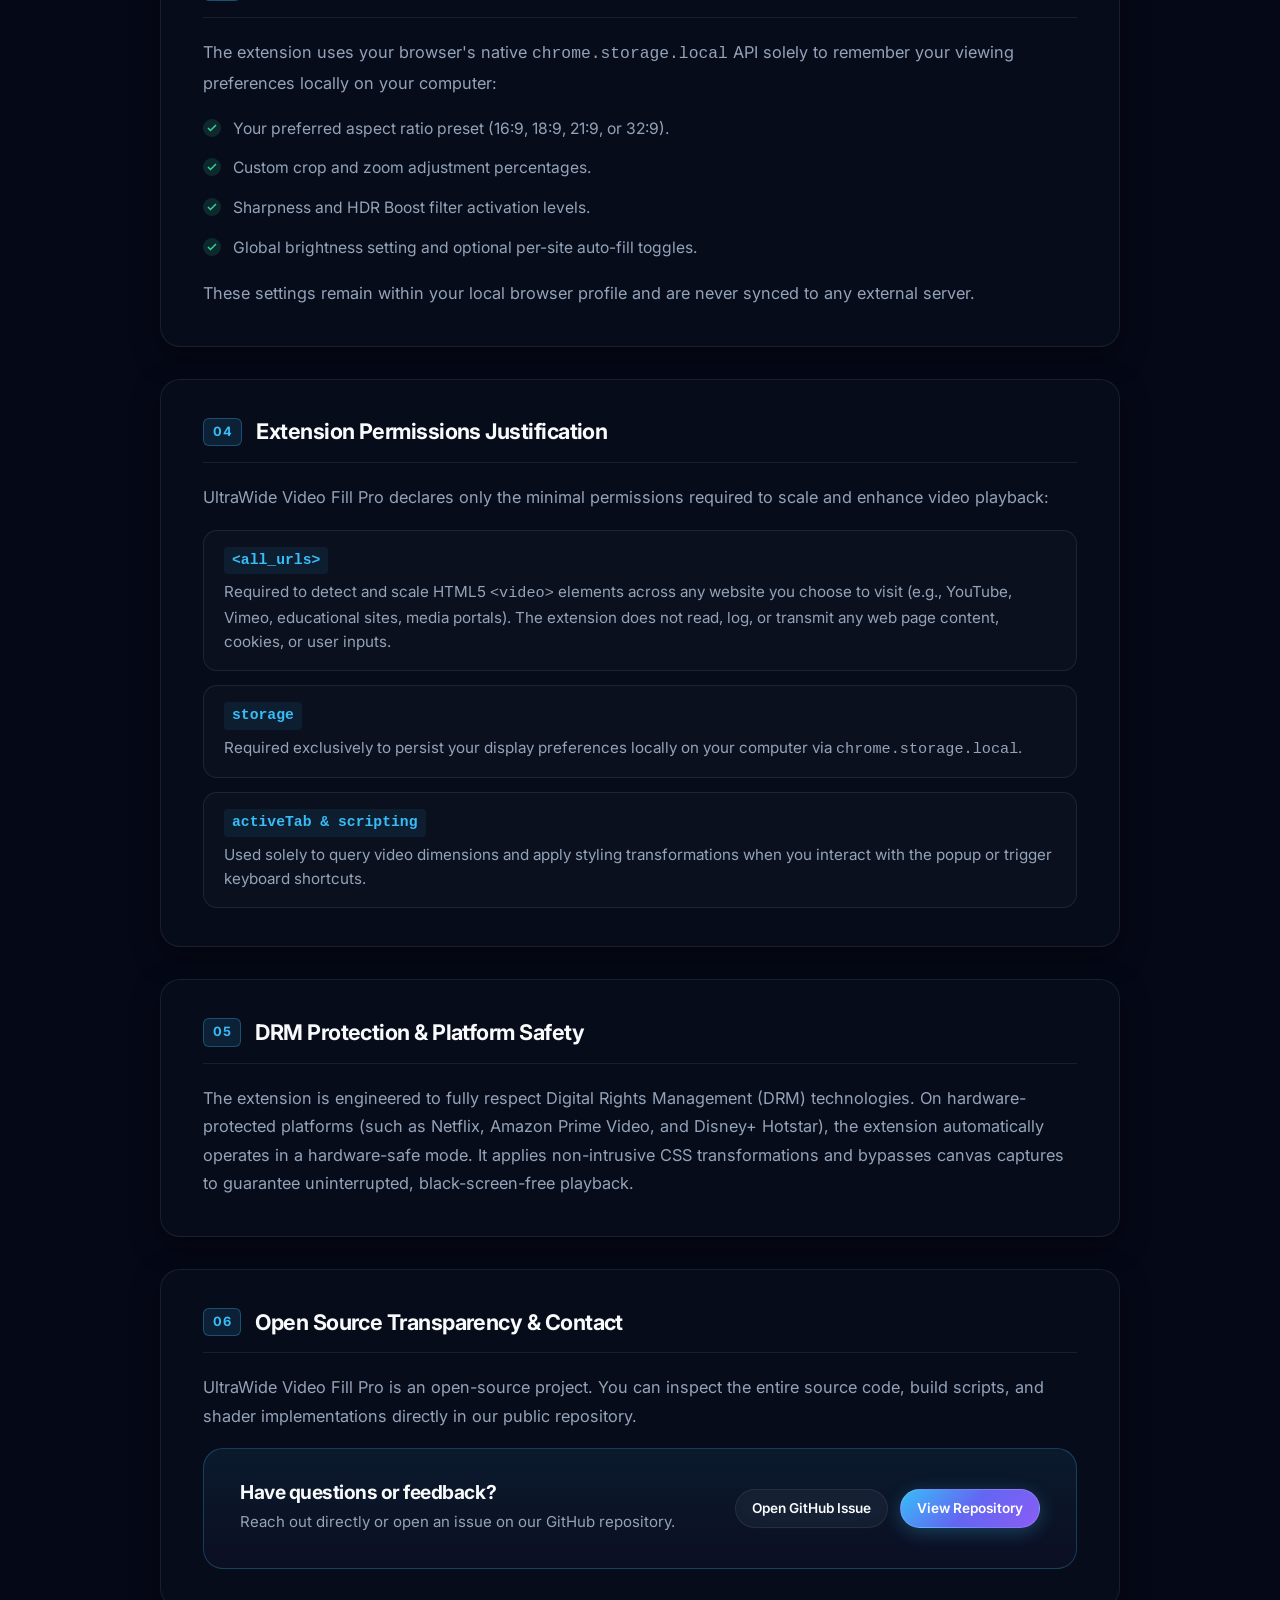
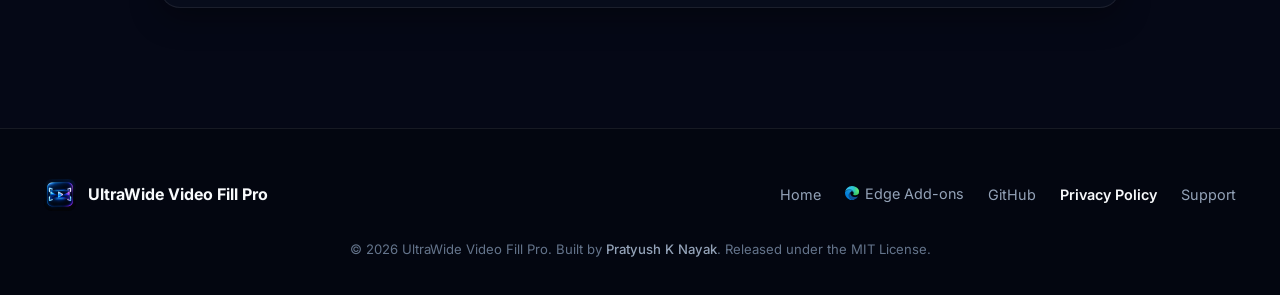
==== commit c9e83573: "docs: add creator attribution for Pratyush K Nayak in footer" ====
--- a/privacy.html
+++ b/privacy.html
@@ -345,7 +345,7 @@
       </div>
 
       <div class="footer-bottom">
-        &copy; 2026 UltraWide Video Fill Pro. Released under the MIT License.
+        &copy; 2026 UltraWide Video Fill Pro. Built by <a href="https://github.com/pratyushkk" target="_blank" rel="noopener noreferrer">Pratyush K Nayak</a>. Released under the MIT License.
       </div>
     </div>
   </footer>
--- a/styles.css
+++ b/styles.css
@@ -1493,6 +1493,18 @@
   text-align: center;
   font-size: 0.82rem;
   color: var(--text-muted);
+  line-height: 1.6;
+}
+
+.footer-bottom a {
+  color: var(--text-secondary);
+  text-decoration: none;
+  font-weight: 500;
+  transition: color var(--transition-fast);
+}
+
+.footer-bottom a:hover {
+  color: var(--accent-cyan);
 }
 
 /* ==========================================================================
